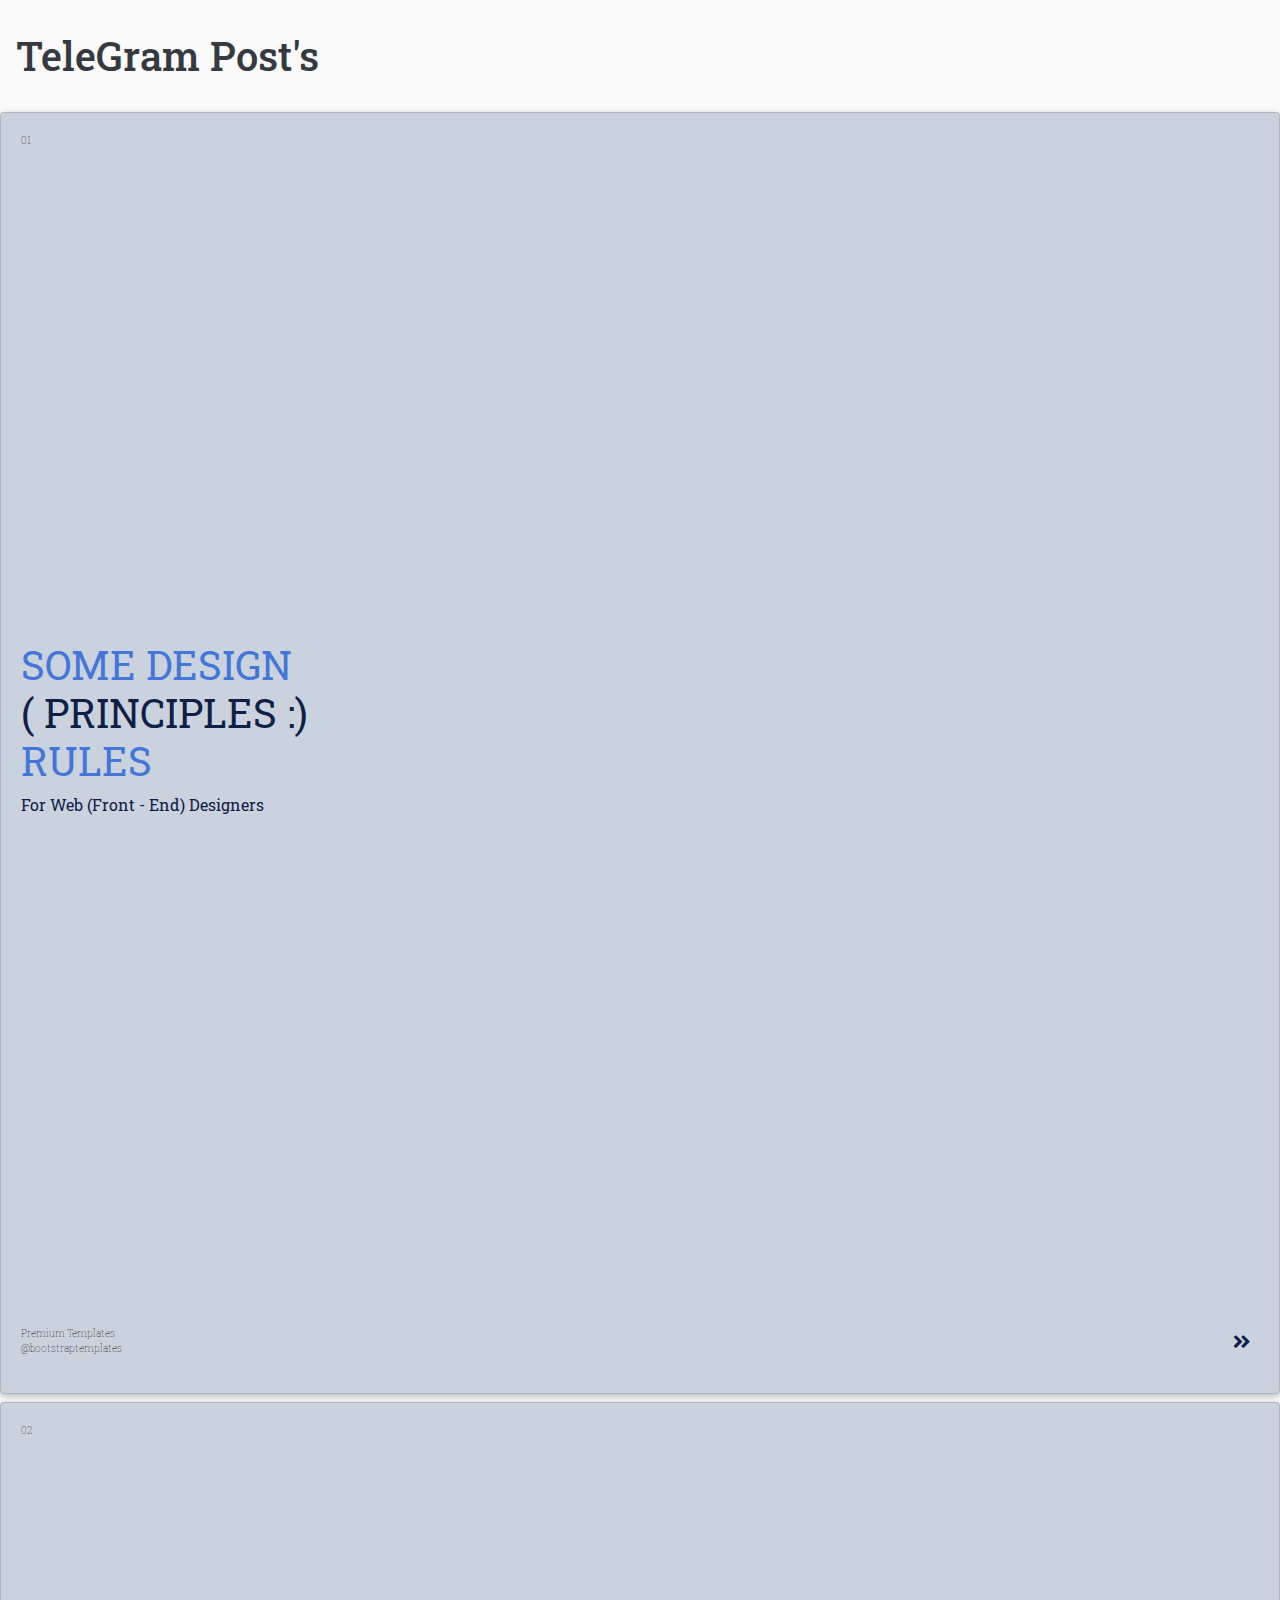
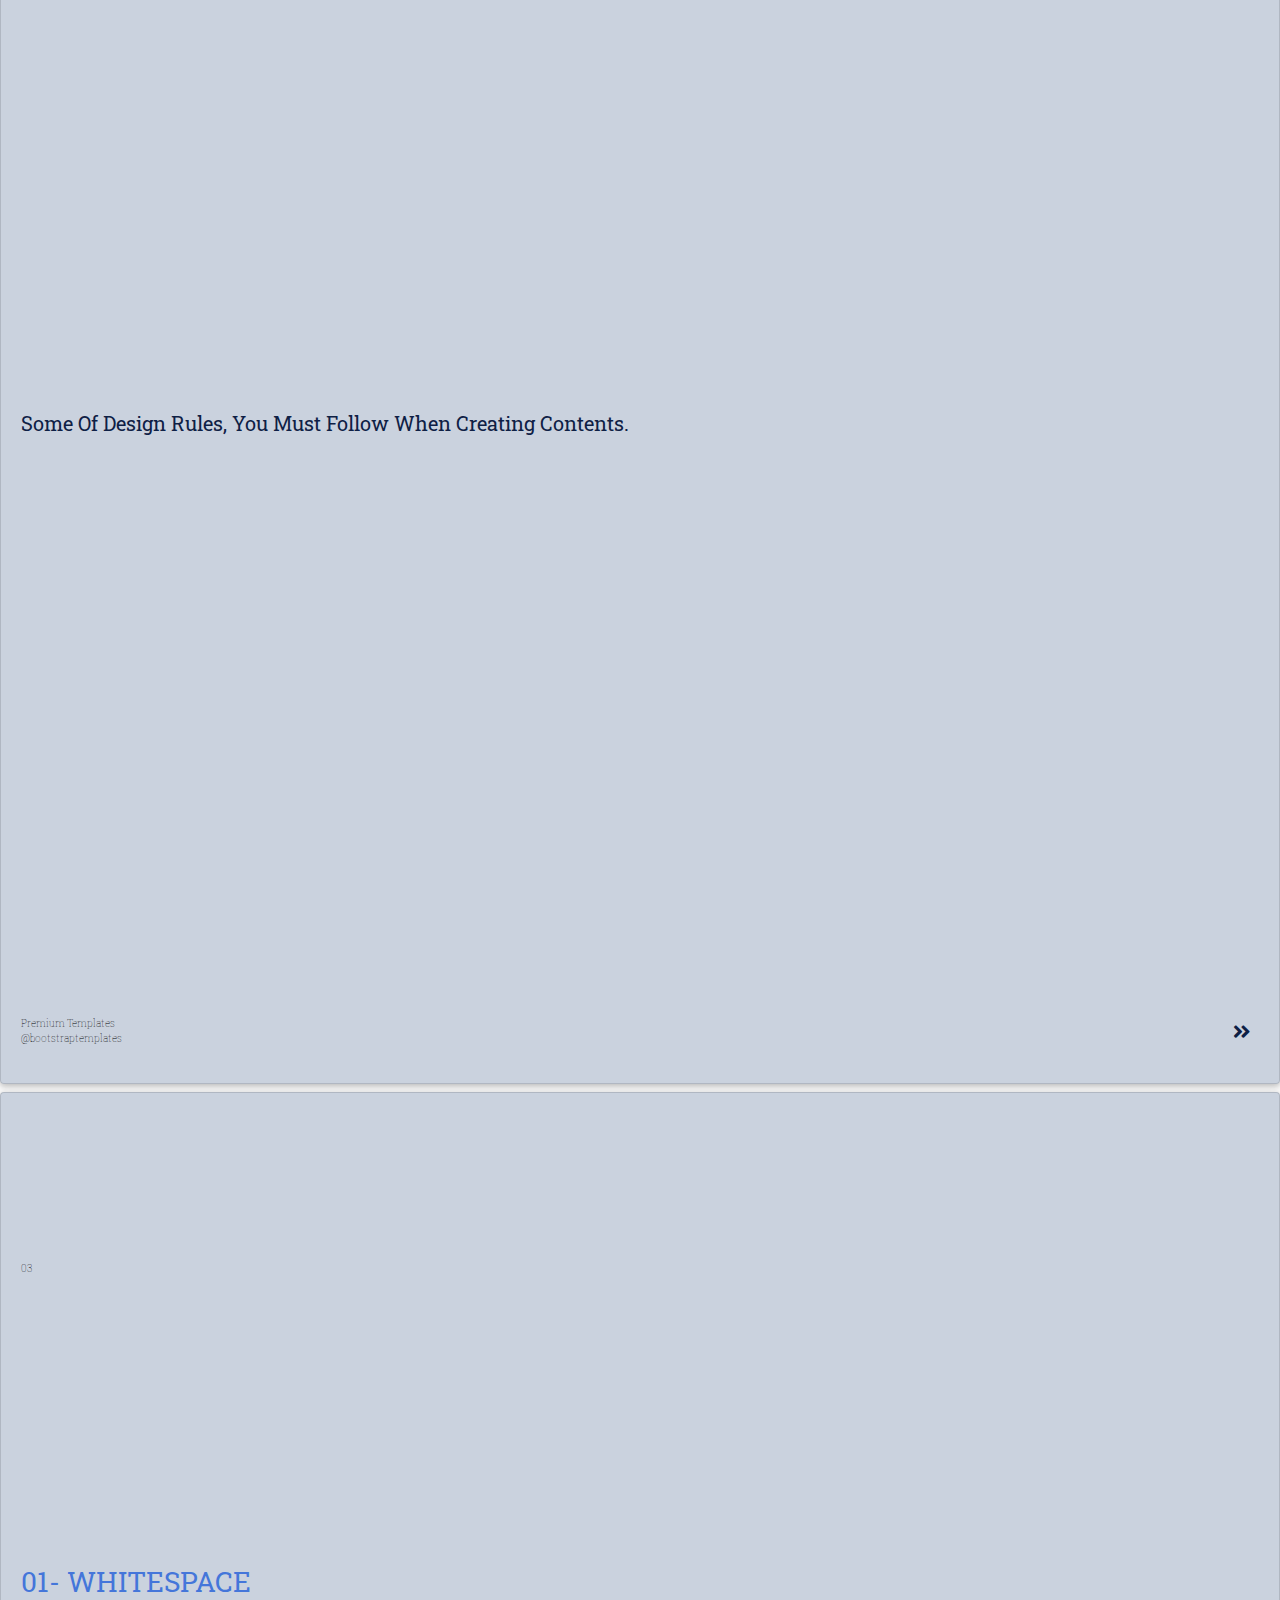
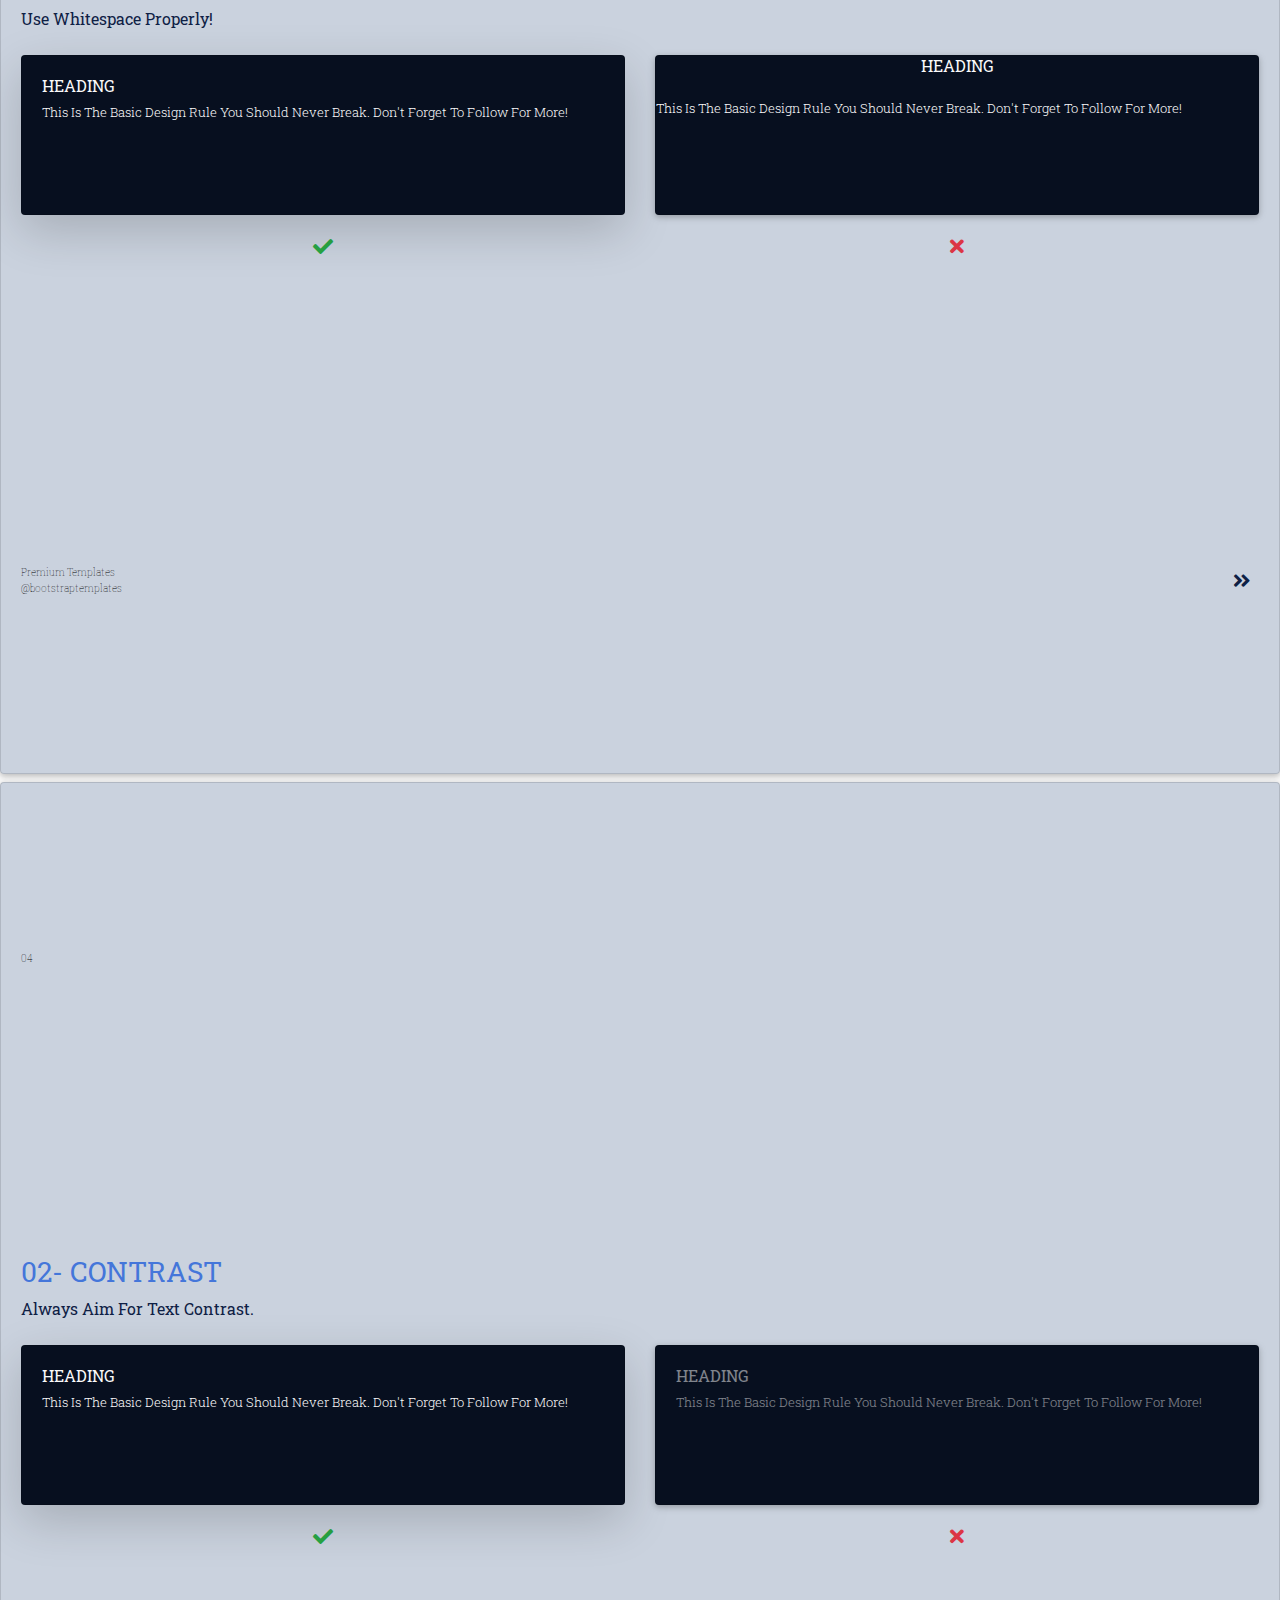
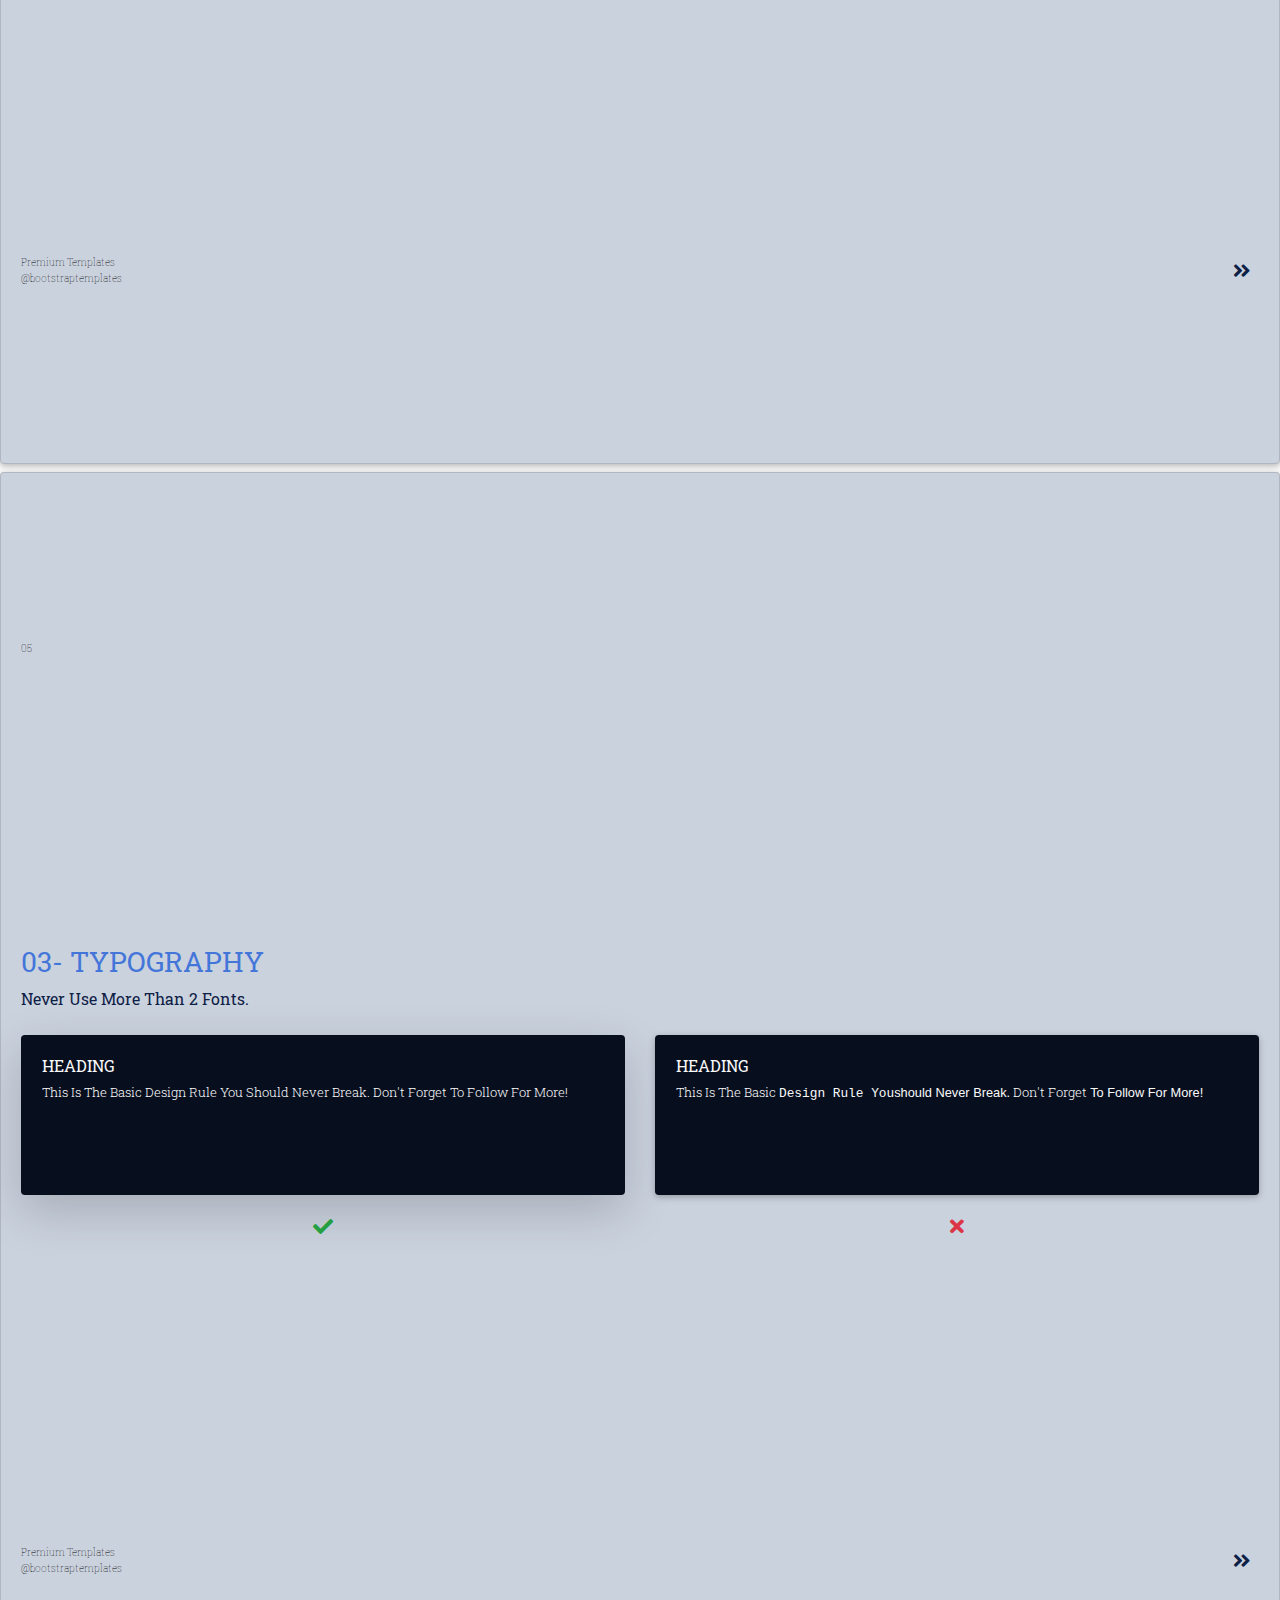
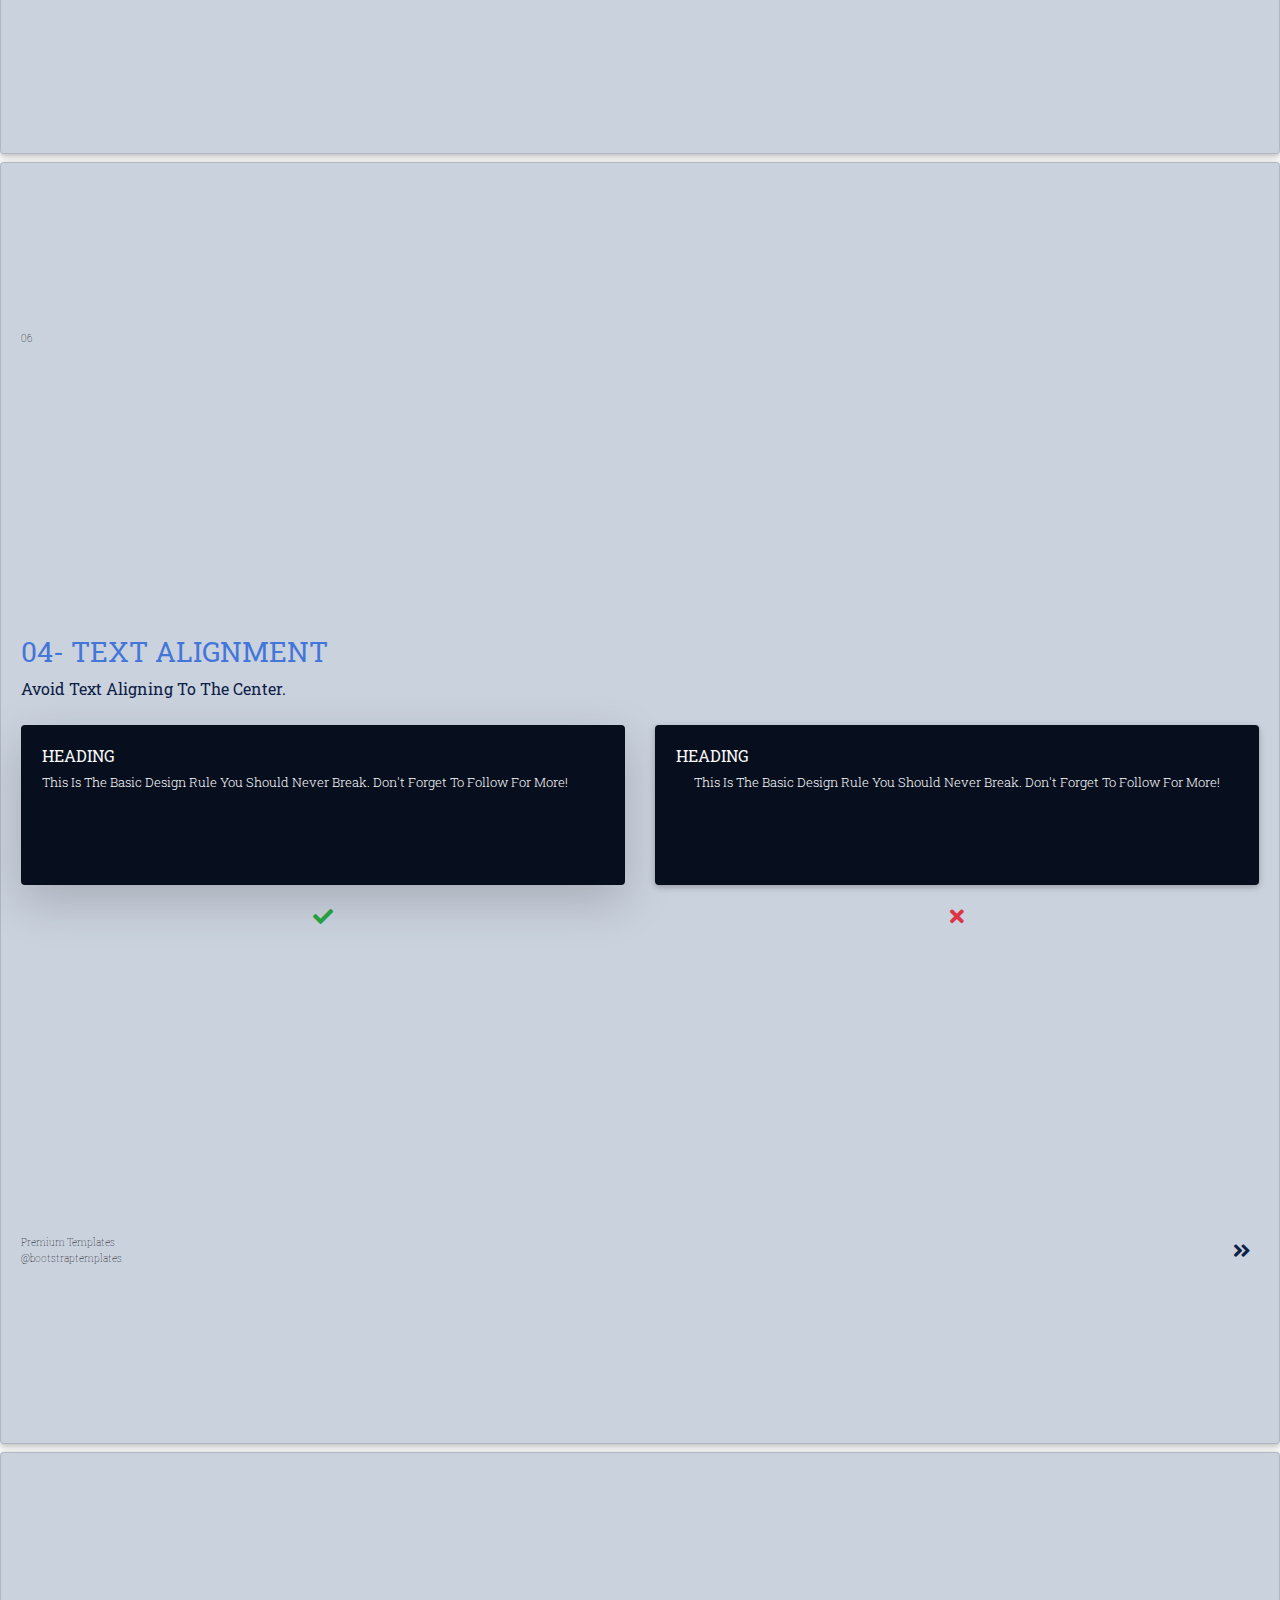
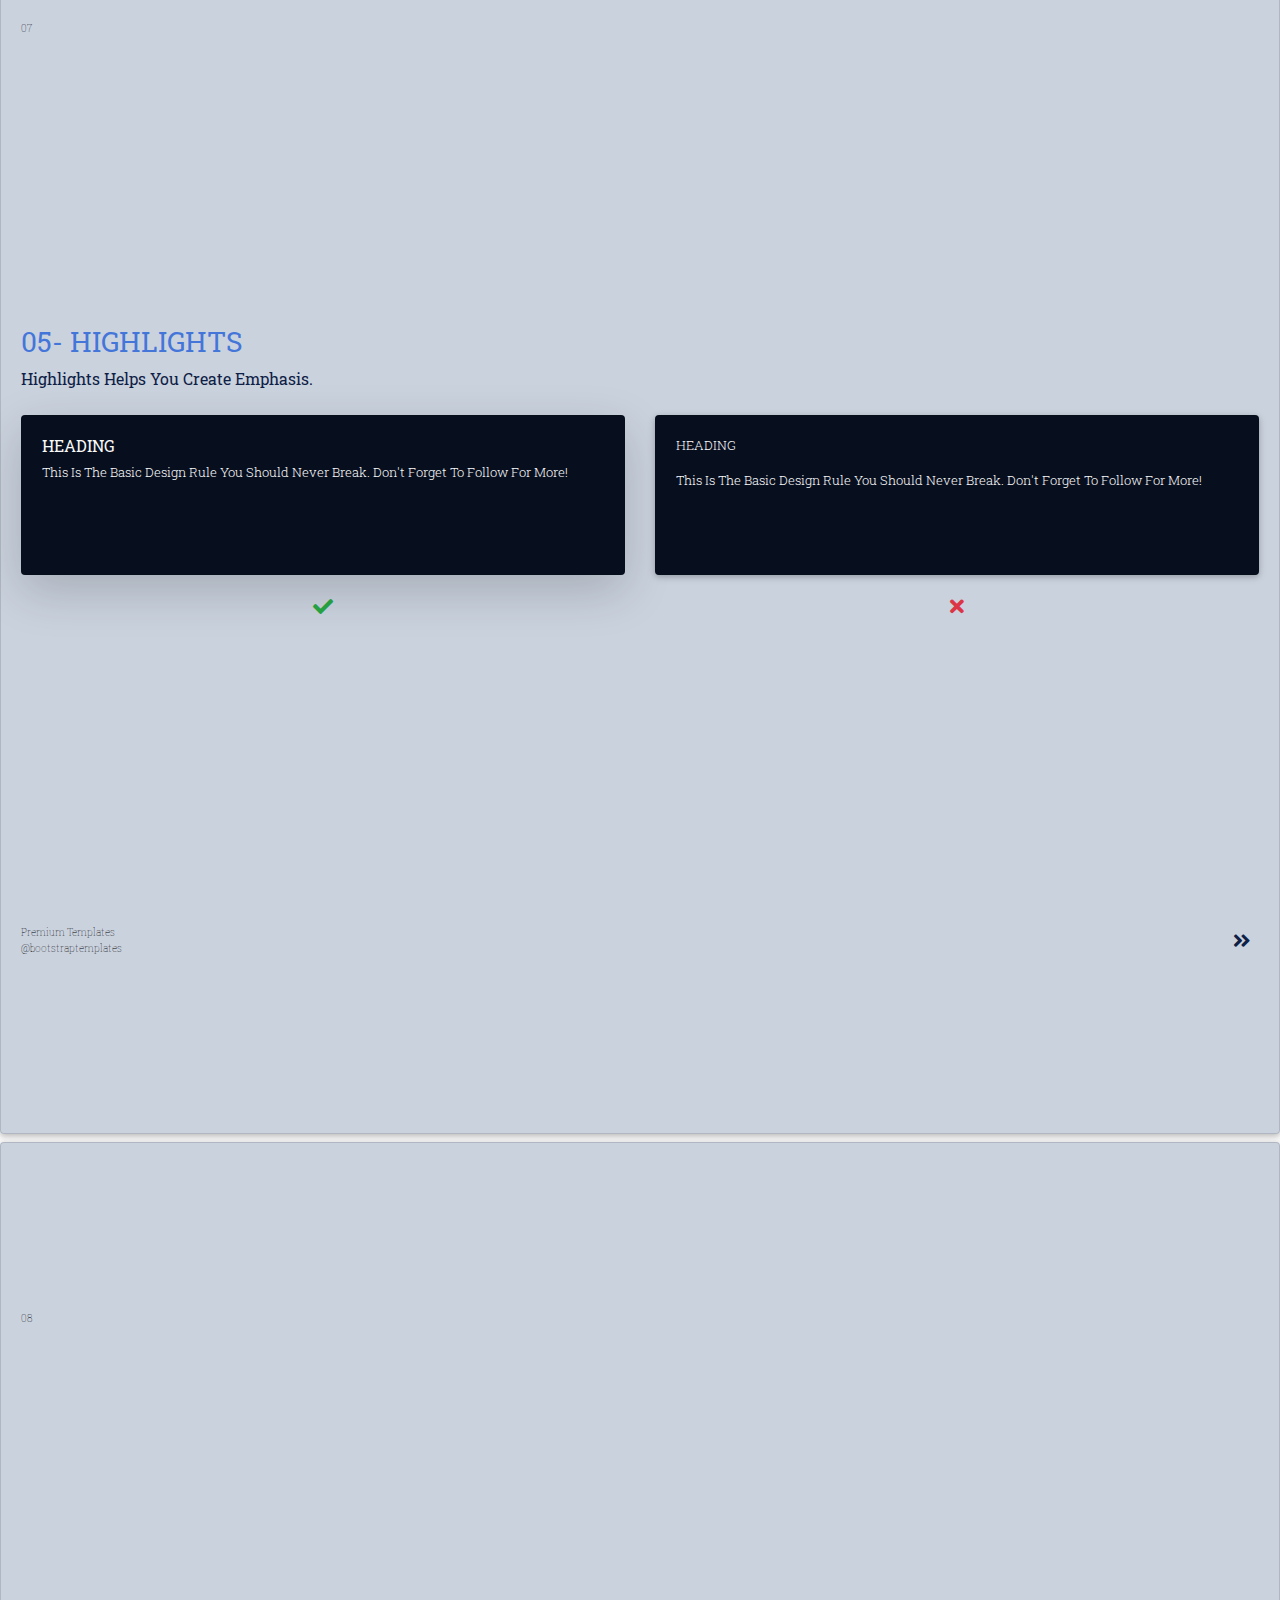
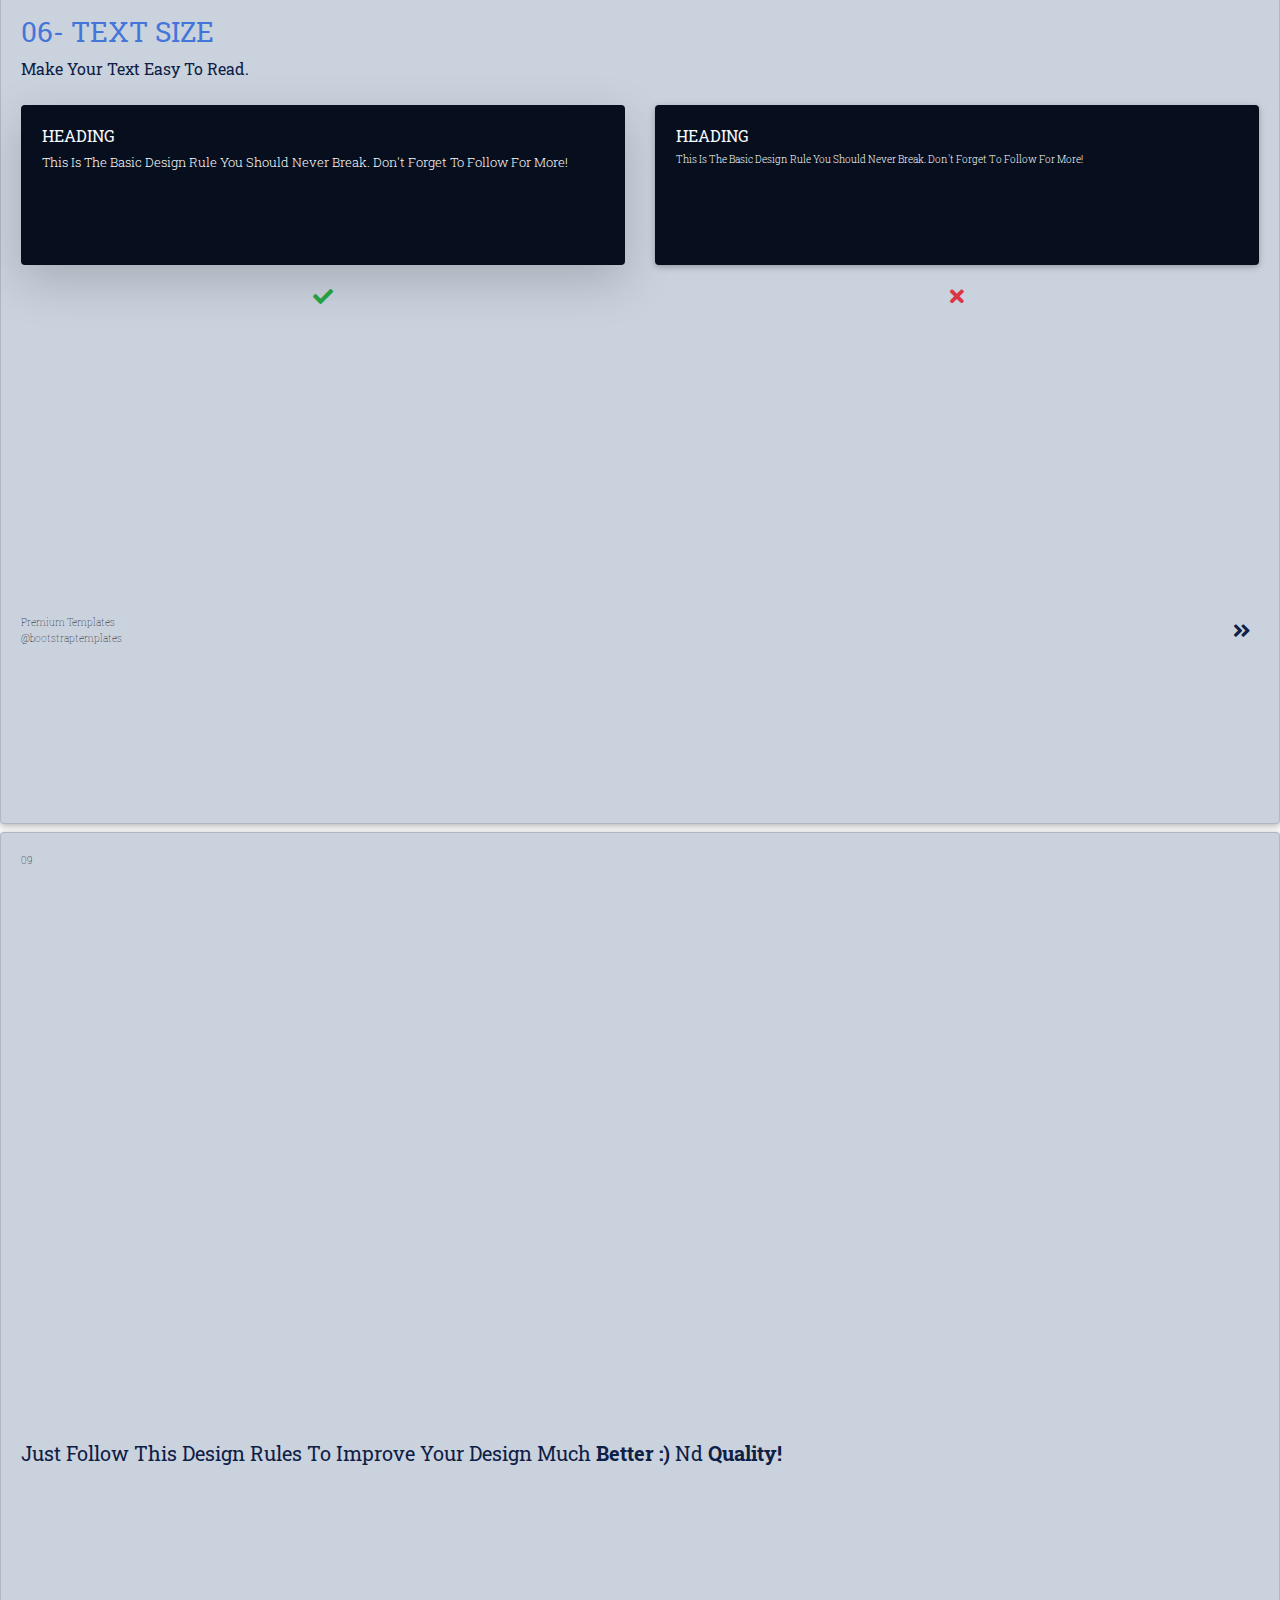
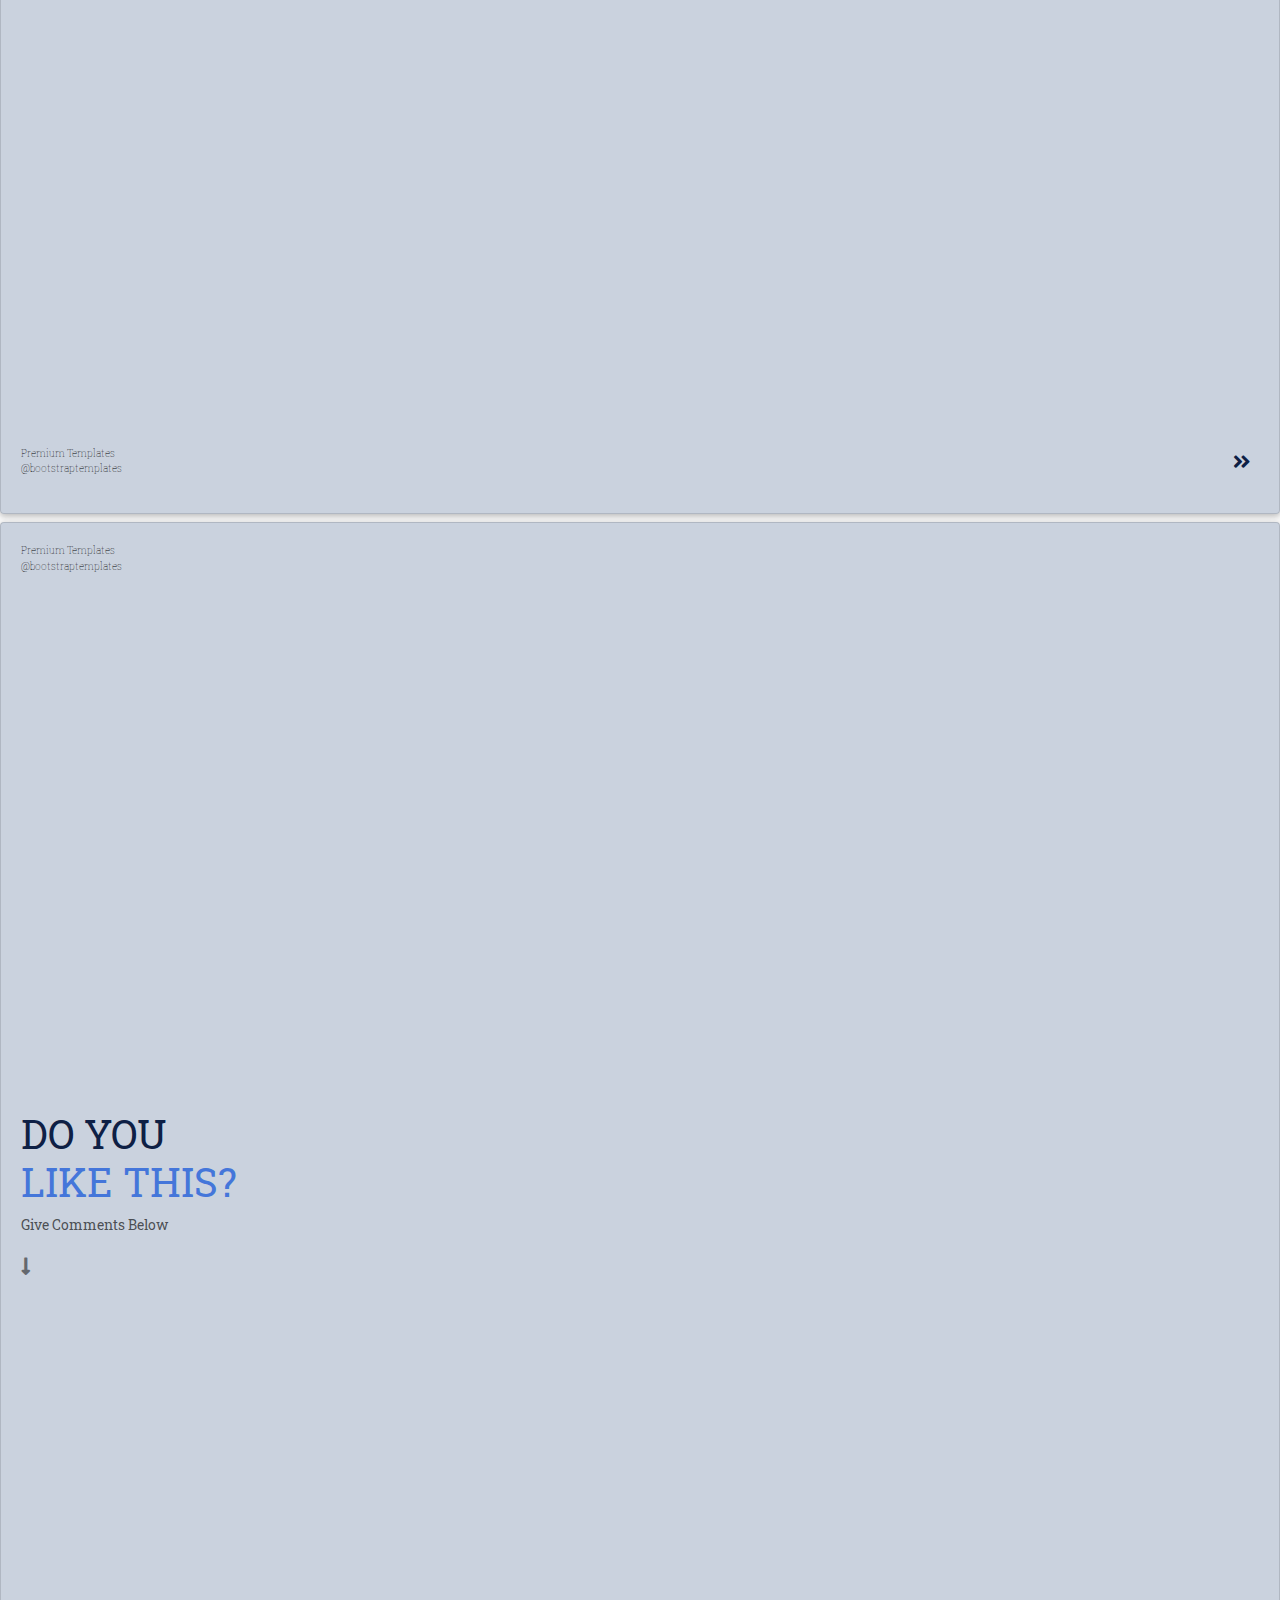
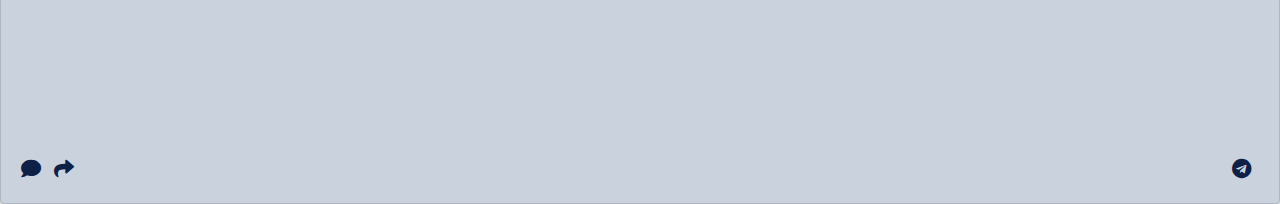
==== index.html @ 56e9d269 "final done...," ====
<!DOCTYPE html>
<html lang="en">
  <head>
    <meta charset="UTF-8" />
    <meta
      name="viewport"
      content="width=device-width, initial-scale=1, shrink-to-fit=no"
    />
    <meta http-equiv="x-ua-compatible" content="ie=edge" />
    <title>TeleGram Post || Web Development Post's</title>

    <!-- Font Awesome -->
    <link
      rel="stylesheet"
      href="https://use.fontawesome.com/releases/v5.11.2/css/all.css"
    />
    <!-- Material Design Bootstrap -->
    <link rel="stylesheet" href="./css/mdb.min.css" />
    <!-- Bootstrap core CSS -->
    <link rel="stylesheet" href="./css/bootstrap.min.css" />

    <!-- Your custom styles (optional) -->
    <link rel="stylesheet" href="./css/style.css" />
    <link
      href="https://fonts.googleapis.com/css2?family=Roboto+Slab:wght@200;300;400;500;600;700&display=swap"
      rel="stylesheet"
    />
  </head>
  <body>
    <h1 class="text-dark p-3 mt-3">TeleGram Post's</h1>
    <div class="row no-gutters">
      <div class="col">
        <!--card first page start-->
        <div class="card insta_square mt-2">
          <div
            class="card-body insta_square_body d-flex flex-column justify-content-between"
          >
            <span class="page_number">01</span>
            <div class="contents">
              <h1 class="text-uppercase">
                some design <br /><span class="dark_blue">( principles :)</span
                ><br />
                rules
              </h1>
              <p class="text-capitalize paragraph_text">
                for web (front - end) designers
              </p>
            </div>

            <div class="font_awesome d-flex justify-content-between">
              <p class="group_name">
                Premium Templates <br />@bootstraptemplates
              </p>
              <span><i class="fas fa-angle-double-right mr-2"></i> </span>
            </div>
          </div>
        </div>
        <!--card first page end-->

        <!--card second page start-->
        <div class="card insta_square mt-2">
          <div
            class="card-body insta_square_body d-flex flex-column justify-content-between"
          >
            <span class="page_number">02</span>
            <div class="contents">
              <h5 class="text-capitalize dark_blue">
                some of design rules, you must follow when creating contents.
              </h5>
            </div>
            <div class="font_awesome d-flex justify-content-between">
              <p class="group_name">
                Premium Templates <br />@bootstraptemplates
              </p>
              <span><i class="fas fa-angle-double-right mr-2"></i> </span>
            </div>
          </div>
        </div>
        <!--card second page end-->

        <!--card third page start-->
        <div class="card insta_square mt-2">
          <div
            class="card-body insta_square_body d-flex flex-column justify-content-around"
          >
            <span class="page_number mt-2">03</span>
            <div class="contents mt-2">
              <h3 class="text-uppercase second_page_head">01- whitespace</h3>
              <p class="text-capitalize paragraph_text">
                use whitespace properly!
              </p>
              <div class="row">
                <div class="col mt-2">
                  <div class="card shadow-lg mini_square">
                    <div class="card-body mini_square_body">
                      <h6 class="text-uppercase">heading</h6>
                      <p class="mini_square_text text-capitalize">
                        this is the basic design rule you should never break.
                        don't forget to follow for more!
                      </p>
                    </div>
                  </div>
                  <div class="check text-center mt-3">
                    <span><i class="fas fa-check text-success"></i> </span>
                  </div>
                </div>
                <div class="col mt-2">
                  <div class="card mini_square">
                    <div class="card-body p-0 mini_square_body">
                      <h6 class="text-uppercase text-center">heading</h6>
                      <p class="mini_square_text text-capitalize mt-4">
                        this is the basic design rule you should never break.
                        don't forget to follow for more!
                      </p>
                    </div>
                  </div>
                  <div class="check text-center mt-3">
                    <span><i class="fas fa-times text-danger"></i> </span>
                  </div>
                </div>
              </div>
            </div>

            <div class="font_awesome d-flex justify-content-between mt-4">
              <p class="group_name">
                Premium Templates <br />@bootstraptemplates
              </p>
              <span><i class="fas fa-angle-double-right mr-2"></i> </span>
            </div>
          </div>
        </div>
        <!--card third page end-->

        <!--card fourth page start-->
        <div class="card insta_square mt-2">
          <div
            class="card-body insta_square_body d-flex flex-column justify-content-around"
          >
            <span class="page_number mt-2">04</span>
            <div class="contents mt-2">
              <h3 class="text-uppercase second_page_head">02- contrast</h3>
              <p class="text-capitalize paragraph_text">
                always aim for text contrast.
              </p>
              <div class="row">
                <div class="col mt-2">
                  <div class="card shadow-lg mini_square">
                    <div class="card-body mini_square_body">
                      <h6 class="text-uppercase">heading</h6>
                      <p class="mini_square_text text-capitalize">
                        this is the basic design rule you should never break.
                        don't forget to follow for more!
                      </p>
                    </div>
                  </div>
                  <div class="check text-center mt-3">
                    <span><i class="fas fa-check text-success"></i> </span>
                  </div>
                </div>
                <div class="col mt-2">
                  <div class="card mini_square">
                    <div
                      class="card-body mini_square_body"
                      style="opacity: 0.5"
                    >
                      <h6 class="text-uppercase">heading</h6>
                      <p class="mini_square_text text-capitalize">
                        this is the basic design rule you should never break.
                        don't forget to follow for more!
                      </p>
                    </div>
                  </div>
                  <div class="check text-center mt-3">
                    <span><i class="fas fa-times text-danger"></i> </span>
                  </div>
                </div>
              </div>
            </div>

            <div class="font_awesome d-flex justify-content-between mt-4">
              <p class="group_name">
                Premium Templates <br />@bootstraptemplates
              </p>
              <span><i class="fas fa-angle-double-right mr-2"></i> </span>
            </div>
          </div>
        </div>
        <!--card fourth page end-->

        <!--card fifth page start-->
        <div class="card insta_square mt-2">
          <div
            class="card-body insta_square_body d-flex flex-column justify-content-around"
          >
            <span class="page_number mt-2">05</span>
            <div class="contents mt-2">
              <h3 class="text-uppercase second_page_head">03- typography</h3>
              <p class="text-capitalize paragraph_text">
                never use more than 2 fonts.
              </p>
              <div class="row">
                <div class="col mt-2">
                  <div class="card shadow-lg mini_square">
                    <div class="card-body mini_square_body">
                      <h6 class="text-uppercase">heading</h6>
                      <p class="mini_square_text text-capitalize">
                        this is the basic design rule you should never break.
                        don't forget to follow for more!
                      </p>
                    </div>
                  </div>
                  <div class="check text-center mt-3">
                    <span><i class="fas fa-check text-success"></i> </span>
                  </div>
                </div>
                <div class="col mt-2">
                  <div class="card mini_square">
                    <div class="card-body mini_square_body">
                      <h6 class="text-uppercase">heading</h6>
                      <p class="mini_square_text text-capitalize">
                        this is the basic
                        <span
                          style="font-family: 'Courier New', Courier, monospace"
                          >design rule you</span
                        ><span
                          style="
                            font-family: 'Gill Sans', 'Gill Sans MT', Calibri,
                              'Trebuchet MS', sans-serif;
                          "
                          >should never break.</span
                        >
                        don't forget
                        <span
                          style="
                            font-family: Verdana, Geneva, Tahoma, sans-serif;
                          "
                          >to follow for more!</span
                        >
                      </p>
                    </div>
                  </div>
                  <div class="check text-center mt-3">
                    <span><i class="fas fa-times text-danger"></i> </span>
                  </div>
                </div>
              </div>
            </div>

            <div class="font_awesome d-flex justify-content-between mt-4">
              <p class="group_name">
                Premium Templates <br />@bootstraptemplates
              </p>
              <span><i class="fas fa-angle-double-right mr-2"></i> </span>
            </div>
          </div>
        </div>
        <!--card fifth page end-->

        <!--card sixth page start-->
        <div class="card insta_square mt-2">
          <div
            class="card-body insta_square_body d-flex flex-column justify-content-around"
          >
            <span class="page_number mt-2">06</span>
            <div class="contents mt-2">
              <h3 class="text-uppercase second_page_head">
                04- text alignment
              </h3>
              <p class="text-capitalize paragraph_text">
                avoid text aligning to the center.
              </p>
              <div class="row">
                <div class="col mt-2">
                  <div class="card shadow-lg mini_square">
                    <div class="card-body mini_square_body">
                      <h6 class="text-uppercase">heading</h6>
                      <p class="mini_square_text text-capitalize">
                        this is the basic design rule you should never break.
                        don't forget to follow for more!
                      </p>
                    </div>
                  </div>
                  <div class="check text-center mt-3">
                    <span><i class="fas fa-check text-success"></i> </span>
                  </div>
                </div>
                <div class="col mt-2">
                  <div class="card mini_square">
                    <div class="card-body mini_square_body">
                      <h6 class="text-uppercase">heading</h6>
                      <p class="mini_square_text text-capitalize text-center">
                        this is the basic design rule you should never break.
                        don't forget to follow for more!
                      </p>
                    </div>
                  </div>
                  <div class="check text-center mt-3">
                    <span><i class="fas fa-times text-danger"></i> </span>
                  </div>
                </div>
              </div>
            </div>

            <div class="font_awesome d-flex justify-content-between mt-4">
              <p class="group_name">
                Premium Templates <br />@bootstraptemplates
              </p>
              <span><i class="fas fa-angle-double-right mr-2"></i> </span>
            </div>
          </div>
        </div>
        <!--card sixth page end-->

        <!--card seventh page start-->
        <div class="card insta_square mt-2">
          <div
            class="card-body insta_square_body d-flex flex-column justify-content-around"
          >
            <span class="page_number mt-2">07</span>
            <div class="contents mt-2">
              <h3 class="text-uppercase second_page_head">05- highlights</h3>
              <p class="text-capitalize paragraph_text">
                highlights helps you create emphasis.
              </p>
              <div class="row">
                <div class="col mt-2">
                  <div class="card shadow-lg mini_square">
                    <div class="card-body mini_square_body">
                      <h6 class="text-uppercase">heading</h6>
                      <p class="mini_square_text text-capitalize">
                        this is the basic design rule you should never break.
                        don't forget to follow for more!
                      </p>
                    </div>
                  </div>
                  <div class="check text-center mt-3">
                    <span><i class="fas fa-check text-success"></i> </span>
                  </div>
                </div>
                <div class="col mt-2">
                  <div class="card mini_square">
                    <div class="card-body mini_square_body">
                      <p class="text-uppercase mini_square_text">heading</p>
                      <p class="mini_square_text text-capitalize">
                        this is the basic design rule you should never break.
                        don't forget to follow for more!
                      </p>
                    </div>
                  </div>
                  <div class="check text-center mt-3">
                    <span><i class="fas fa-times text-danger"></i> </span>
                  </div>
                </div>
              </div>
            </div>
            <div class="font_awesome d-flex justify-content-between mt-4">
              <p class="group_name">
                Premium Templates <br />@bootstraptemplates
              </p>
              <span><i class="fas fa-angle-double-right mr-2"></i> </span>
            </div>
          </div>
        </div>
        <!--card seventh page end-->

        <!--card eight page start-->
        <div class="card insta_square mt-2">
          <div
            class="card-body insta_square_body d-flex flex-column justify-content-around"
          >
            <span class="page_number mt-2">08</span>
            <div class="contents mt-2">
              <h3 class="text-uppercase second_page_head">06- text size</h3>
              <p class="text-capitalize paragraph_text">
                make your text easy to read.
              </p>
              <div class="row">
                <div class="col mt-2">
                  <div class="card shadow-lg mini_square">
                    <div class="card-body mini_square_body">
                      <h6 class="text-uppercase">heading</h6>
                      <p class="mini_square_text text-capitalize">
                        this is the basic design rule you should never break.
                        don't forget to follow for more!
                      </p>
                    </div>
                  </div>
                  <div class="check text-center mt-3">
                    <span><i class="fas fa-check text-success"></i> </span>
                  </div>
                </div>
                <div class="col mt-2">
                  <div class="card mini_square">
                    <div class="card-body mini_square_body">
                      <h6 class="text-uppercase">heading</h6>
                      <p
                        class="mini_square_text text-capitalize"
                        style="font-size: 0.6rem"
                      >
                        this is the basic design rule you should never break.
                        don't forget to follow for more!
                      </p>
                    </div>
                  </div>
                  <div class="check text-center mt-3">
                    <span><i class="fas fa-times text-danger"></i> </span>
                  </div>
                </div>
              </div>
            </div>
            <div class="font_awesome d-flex justify-content-between mt-4">
              <p class="group_name">
                Premium Templates <br />@bootstraptemplates
              </p>
              <span><i class="fas fa-angle-double-right mr-2"></i> </span>
            </div>
          </div>
        </div>
        <!--card eight page end-->

        <!--card nine page start-->
        <div class="card insta_square mt-2">
          <div
            class="card-body insta_square_body d-flex flex-column justify-content-between"
          >
            <span class="page_number">09</span>
            <div class="contents">
              <h5 class="text-capitalize dark_blue">
                just follow this design rules to improve your design much
                <strong>better :) </strong>nd<strong> quality!</strong>
              </h5>
            </div>
            <div class="font_awesome d-flex justify-content-between">
              <p class="group_name">
                Premium Templates <br />@bootstraptemplates
              </p>
              <span><i class="fas fa-angle-double-right mr-2"></i> </span>
            </div>
          </div>
        </div>
        <!--card nine page end-->

        <!--card ten page start-->
        <div class="card insta_square mt-2">
          <div
            class="card-body insta_square_body d-flex flex-column justify-content-between"
          >
            <p class="group_name">
              Premium Templates <br />@bootstraptemplates
            </p>

            <div class="contents mt-5">
              <h1 class="text-uppercase">
                <span class="dark_blue">do you</span><br />
                like this?
              </h1>
              <p
                class="text-capitalize"
                style="color: rgba(0, 0, 0, 0.644); font-size: 0.9rem"
              >
                give comments below
              </p>

              <i class="fas fa-long-arrow-alt-down" style="opacity: .5; color: #000;"></i>
            </div>
            <div class="icons d-flex justify-content-between">
              <div class="coments_and_share">
                <i class="fas fa-comment mr-2" style="color: #0e2045"></i>
                <i class="fas fa-share" style="color: #0e2045"></i>
              </div>
              <div class="subscribe">
                <i class="fab fa-telegram mr-2" style="color: #0e2045"></i>
              </div>
            </div>
          </div>
        </div>
        <!--card ten page end-->
      </div>
    </div>

    <!-- jQuery -->
    <script type="text/javascript" src="js/jquery.min.js"></script>
    <!-- Bootstrap tooltips -->
    <script type="text/javascript" src="js/popper.min.js"></script>
    <!-- Bootstrap core JavaScript -->
    <script type="text/javascript" src="js/bootstrap.min.js"></script>
    <!-- MDB core JavaScript -->
    <script type="text/javascript" src="js/mdb.min.js"></script>
    <!-- Your custom scripts (optional) -->
    <script type="text/javascript" src="./js/index.js"></script>
  </body>
</html>
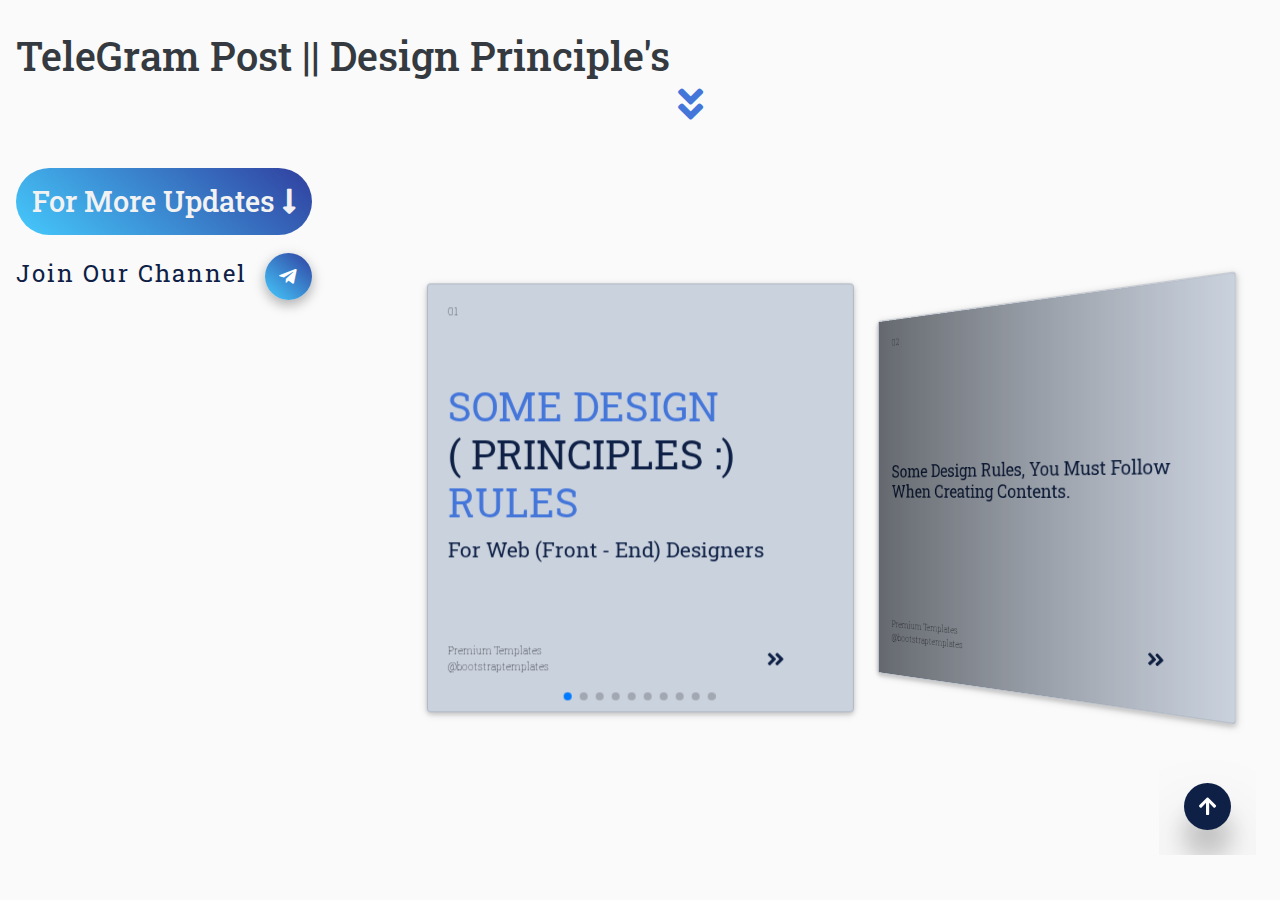
==== commit 99cc2b21: "everthing finished,...  :)" ====
--- a/index.html
+++ b/index.html
@@ -1,492 +1,608 @@
-<!DOCTYPE html>
-<html lang="en">
-  <head>
-    <meta charset="UTF-8" />
-    <meta
-      name="viewport"
-      content="width=device-width, initial-scale=1, shrink-to-fit=no"
-    />
-    <meta http-equiv="x-ua-compatible" content="ie=edge" />
-    <title>TeleGram Post || Web Development Post's</title>
-
-    <!-- Font Awesome -->
-    <link
-      rel="stylesheet"
-      href="https://use.fontawesome.com/releases/v5.11.2/css/all.css"
-    />
-    <!-- Material Design Bootstrap -->
-    <link rel="stylesheet" href="./css/mdb.min.css" />
-    <!-- Bootstrap core CSS -->
-    <link rel="stylesheet" href="./css/bootstrap.min.css" />
-
-    <!-- Your custom styles (optional) -->
-    <link rel="stylesheet" href="./css/style.css" />
-    <link
-      href="https://fonts.googleapis.com/css2?family=Roboto+Slab:wght@200;300;400;500;600;700&display=swap"
-      rel="stylesheet"
-    />
-  </head>
-  <body>
-    <h1 class="text-dark p-3 mt-3">TeleGram Post's</h1>
-    <div class="row no-gutters">
-      <div class="col">
-        <!--card first page start-->
-        <div class="card insta_square mt-2">
-          <div
-            class="card-body insta_square_body d-flex flex-column justify-content-between"
-          >
-            <span class="page_number">01</span>
-            <div class="contents">
-              <h1 class="text-uppercase">
-                some design <br /><span class="dark_blue">( principles :)</span
-                ><br />
-                rules
-              </h1>
-              <p class="text-capitalize paragraph_text">
-                for web (front - end) designers
-              </p>
-            </div>
-
-            <div class="font_awesome d-flex justify-content-between">
-              <p class="group_name">
-                Premium Templates <br />@bootstraptemplates
-              </p>
-              <span><i class="fas fa-angle-double-right mr-2"></i> </span>
-            </div>
-          </div>
-        </div>
-        <!--card first page end-->
-
-        <!--card second page start-->
-        <div class="card insta_square mt-2">
-          <div
-            class="card-body insta_square_body d-flex flex-column justify-content-between"
-          >
-            <span class="page_number">02</span>
-            <div class="contents">
-              <h5 class="text-capitalize dark_blue">
-                some of design rules, you must follow when creating contents.
-              </h5>
-            </div>
-            <div class="font_awesome d-flex justify-content-between">
-              <p class="group_name">
-                Premium Templates <br />@bootstraptemplates
-              </p>
-              <span><i class="fas fa-angle-double-right mr-2"></i> </span>
-            </div>
-          </div>
-        </div>
-        <!--card second page end-->
-
-        <!--card third page start-->
-        <div class="card insta_square mt-2">
-          <div
-            class="card-body insta_square_body d-flex flex-column justify-content-around"
-          >
-            <span class="page_number mt-2">03</span>
-            <div class="contents mt-2">
-              <h3 class="text-uppercase second_page_head">01- whitespace</h3>
-              <p class="text-capitalize paragraph_text">
-                use whitespace properly!
-              </p>
-              <div class="row">
-                <div class="col mt-2">
-                  <div class="card shadow-lg mini_square">
-                    <div class="card-body mini_square_body">
-                      <h6 class="text-uppercase">heading</h6>
-                      <p class="mini_square_text text-capitalize">
-                        this is the basic design rule you should never break.
-                        don't forget to follow for more!
-                      </p>
-                    </div>
-                  </div>
-                  <div class="check text-center mt-3">
-                    <span><i class="fas fa-check text-success"></i> </span>
-                  </div>
-                </div>
-                <div class="col mt-2">
-                  <div class="card mini_square">
-                    <div class="card-body p-0 mini_square_body">
-                      <h6 class="text-uppercase text-center">heading</h6>
-                      <p class="mini_square_text text-capitalize mt-4">
-                        this is the basic design rule you should never break.
-                        don't forget to follow for more!
-                      </p>
-                    </div>
-                  </div>
-                  <div class="check text-center mt-3">
-                    <span><i class="fas fa-times text-danger"></i> </span>
-                  </div>
-                </div>
-              </div>
-            </div>
-
-            <div class="font_awesome d-flex justify-content-between mt-4">
-              <p class="group_name">
-                Premium Templates <br />@bootstraptemplates
-              </p>
-              <span><i class="fas fa-angle-double-right mr-2"></i> </span>
-            </div>
-          </div>
-        </div>
-        <!--card third page end-->
-
-        <!--card fourth page start-->
-        <div class="card insta_square mt-2">
-          <div
-            class="card-body insta_square_body d-flex flex-column justify-content-around"
-          >
-            <span class="page_number mt-2">04</span>
-            <div class="contents mt-2">
-              <h3 class="text-uppercase second_page_head">02- contrast</h3>
-              <p class="text-capitalize paragraph_text">
-                always aim for text contrast.
-              </p>
-              <div class="row">
-                <div class="col mt-2">
-                  <div class="card shadow-lg mini_square">
-                    <div class="card-body mini_square_body">
-                      <h6 class="text-uppercase">heading</h6>
-                      <p class="mini_square_text text-capitalize">
-                        this is the basic design rule you should never break.
-                        don't forget to follow for more!
-                      </p>
-                    </div>
-                  </div>
-                  <div class="check text-center mt-3">
-                    <span><i class="fas fa-check text-success"></i> </span>
-                  </div>
-                </div>
-                <div class="col mt-2">
-                  <div class="card mini_square">
-                    <div
-                      class="card-body mini_square_body"
-                      style="opacity: 0.5"
-                    >
-                      <h6 class="text-uppercase">heading</h6>
-                      <p class="mini_square_text text-capitalize">
-                        this is the basic design rule you should never break.
-                        don't forget to follow for more!
-                      </p>
-                    </div>
-                  </div>
-                  <div class="check text-center mt-3">
-                    <span><i class="fas fa-times text-danger"></i> </span>
-                  </div>
-                </div>
-              </div>
-            </div>
-
-            <div class="font_awesome d-flex justify-content-between mt-4">
-              <p class="group_name">
-                Premium Templates <br />@bootstraptemplates
-              </p>
-              <span><i class="fas fa-angle-double-right mr-2"></i> </span>
-            </div>
-          </div>
-        </div>
-        <!--card fourth page end-->
-
-        <!--card fifth page start-->
-        <div class="card insta_square mt-2">
-          <div
-            class="card-body insta_square_body d-flex flex-column justify-content-around"
-          >
-            <span class="page_number mt-2">05</span>
-            <div class="contents mt-2">
-              <h3 class="text-uppercase second_page_head">03- typography</h3>
-              <p class="text-capitalize paragraph_text">
-                never use more than 2 fonts.
-              </p>
-              <div class="row">
-                <div class="col mt-2">
-                  <div class="card shadow-lg mini_square">
-                    <div class="card-body mini_square_body">
-                      <h6 class="text-uppercase">heading</h6>
-                      <p class="mini_square_text text-capitalize">
-                        this is the basic design rule you should never break.
-                        don't forget to follow for more!
-                      </p>
-                    </div>
-                  </div>
-                  <div class="check text-center mt-3">
-                    <span><i class="fas fa-check text-success"></i> </span>
-                  </div>
-                </div>
-                <div class="col mt-2">
-                  <div class="card mini_square">
-                    <div class="card-body mini_square_body">
-                      <h6 class="text-uppercase">heading</h6>
-                      <p class="mini_square_text text-capitalize">
-                        this is the basic
-                        <span
-                          style="font-family: 'Courier New', Courier, monospace"
-                          >design rule you</span
-                        ><span
-                          style="
-                            font-family: 'Gill Sans', 'Gill Sans MT', Calibri,
-                              'Trebuchet MS', sans-serif;
-                          "
-                          >should never break.</span
-                        >
-                        don't forget
-                        <span
-                          style="
-                            font-family: Verdana, Geneva, Tahoma, sans-serif;
-                          "
-                          >to follow for more!</span
-                        >
-                      </p>
-                    </div>
-                  </div>
-                  <div class="check text-center mt-3">
-                    <span><i class="fas fa-times text-danger"></i> </span>
-                  </div>
-                </div>
-              </div>
-            </div>
-
-            <div class="font_awesome d-flex justify-content-between mt-4">
-              <p class="group_name">
-                Premium Templates <br />@bootstraptemplates
-              </p>
-              <span><i class="fas fa-angle-double-right mr-2"></i> </span>
-            </div>
-          </div>
-        </div>
-        <!--card fifth page end-->
-
-        <!--card sixth page start-->
-        <div class="card insta_square mt-2">
-          <div
-            class="card-body insta_square_body d-flex flex-column justify-content-around"
-          >
-            <span class="page_number mt-2">06</span>
-            <div class="contents mt-2">
-              <h3 class="text-uppercase second_page_head">
-                04- text alignment
-              </h3>
-              <p class="text-capitalize paragraph_text">
-                avoid text aligning to the center.
-              </p>
-              <div class="row">
-                <div class="col mt-2">
-                  <div class="card shadow-lg mini_square">
-                    <div class="card-body mini_square_body">
-                      <h6 class="text-uppercase">heading</h6>
-                      <p class="mini_square_text text-capitalize">
-                        this is the basic design rule you should never break.
-                        don't forget to follow for more!
-                      </p>
-                    </div>
-                  </div>
-                  <div class="check text-center mt-3">
-                    <span><i class="fas fa-check text-success"></i> </span>
-                  </div>
-                </div>
-                <div class="col mt-2">
-                  <div class="card mini_square">
-                    <div class="card-body mini_square_body">
-                      <h6 class="text-uppercase">heading</h6>
-                      <p class="mini_square_text text-capitalize text-center">
-                        this is the basic design rule you should never break.
-                        don't forget to follow for more!
-                      </p>
-                    </div>
-                  </div>
-                  <div class="check text-center mt-3">
-                    <span><i class="fas fa-times text-danger"></i> </span>
-                  </div>
-                </div>
-              </div>
-            </div>
-
-            <div class="font_awesome d-flex justify-content-between mt-4">
-              <p class="group_name">
-                Premium Templates <br />@bootstraptemplates
-              </p>
-              <span><i class="fas fa-angle-double-right mr-2"></i> </span>
-            </div>
-          </div>
-        </div>
-        <!--card sixth page end-->
-
-        <!--card seventh page start-->
-        <div class="card insta_square mt-2">
-          <div
-            class="card-body insta_square_body d-flex flex-column justify-content-around"
-          >
-            <span class="page_number mt-2">07</span>
-            <div class="contents mt-2">
-              <h3 class="text-uppercase second_page_head">05- highlights</h3>
-              <p class="text-capitalize paragraph_text">
-                highlights helps you create emphasis.
-              </p>
-              <div class="row">
-                <div class="col mt-2">
-                  <div class="card shadow-lg mini_square">
-                    <div class="card-body mini_square_body">
-                      <h6 class="text-uppercase">heading</h6>
-                      <p class="mini_square_text text-capitalize">
-                        this is the basic design rule you should never break.
-                        don't forget to follow for more!
-                      </p>
-                    </div>
-                  </div>
-                  <div class="check text-center mt-3">
-                    <span><i class="fas fa-check text-success"></i> </span>
-                  </div>
-                </div>
-                <div class="col mt-2">
-                  <div class="card mini_square">
-                    <div class="card-body mini_square_body">
-                      <p class="text-uppercase mini_square_text">heading</p>
-                      <p class="mini_square_text text-capitalize">
-                        this is the basic design rule you should never break.
-                        don't forget to follow for more!
-                      </p>
-                    </div>
-                  </div>
-                  <div class="check text-center mt-3">
-                    <span><i class="fas fa-times text-danger"></i> </span>
-                  </div>
-                </div>
-              </div>
-            </div>
-            <div class="font_awesome d-flex justify-content-between mt-4">
-              <p class="group_name">
-                Premium Templates <br />@bootstraptemplates
-              </p>
-              <span><i class="fas fa-angle-double-right mr-2"></i> </span>
-            </div>
-          </div>
-        </div>
-        <!--card seventh page end-->
-
-        <!--card eight page start-->
-        <div class="card insta_square mt-2">
-          <div
-            class="card-body insta_square_body d-flex flex-column justify-content-around"
-          >
-            <span class="page_number mt-2">08</span>
-            <div class="contents mt-2">
-              <h3 class="text-uppercase second_page_head">06- text size</h3>
-              <p class="text-capitalize paragraph_text">
-                make your text easy to read.
-              </p>
-              <div class="row">
-                <div class="col mt-2">
-                  <div class="card shadow-lg mini_square">
-                    <div class="card-body mini_square_body">
-                      <h6 class="text-uppercase">heading</h6>
-                      <p class="mini_square_text text-capitalize">
-                        this is the basic design rule you should never break.
-                        don't forget to follow for more!
-                      </p>
-                    </div>
-                  </div>
-                  <div class="check text-center mt-3">
-                    <span><i class="fas fa-check text-success"></i> </span>
-                  </div>
-                </div>
-                <div class="col mt-2">
-                  <div class="card mini_square">
-                    <div class="card-body mini_square_body">
-                      <h6 class="text-uppercase">heading</h6>
-                      <p
-                        class="mini_square_text text-capitalize"
-                        style="font-size: 0.6rem"
-                      >
-                        this is the basic design rule you should never break.
-                        don't forget to follow for more!
-                      </p>
-                    </div>
-                  </div>
-                  <div class="check text-center mt-3">
-                    <span><i class="fas fa-times text-danger"></i> </span>
-                  </div>
-                </div>
-              </div>
-            </div>
-            <div class="font_awesome d-flex justify-content-between mt-4">
-              <p class="group_name">
-                Premium Templates <br />@bootstraptemplates
-              </p>
-              <span><i class="fas fa-angle-double-right mr-2"></i> </span>
-            </div>
-          </div>
-        </div>
-        <!--card eight page end-->
-
-        <!--card nine page start-->
-        <div class="card insta_square mt-2">
-          <div
-            class="card-body insta_square_body d-flex flex-column justify-content-between"
-          >
-            <span class="page_number">09</span>
-            <div class="contents">
-              <h5 class="text-capitalize dark_blue">
-                just follow this design rules to improve your design much
-                <strong>better :) </strong>nd<strong> quality!</strong>
-              </h5>
-            </div>
-            <div class="font_awesome d-flex justify-content-between">
-              <p class="group_name">
-                Premium Templates <br />@bootstraptemplates
-              </p>
-              <span><i class="fas fa-angle-double-right mr-2"></i> </span>
-            </div>
-          </div>
-        </div>
-        <!--card nine page end-->
-
-        <!--card ten page start-->
-        <div class="card insta_square mt-2">
-          <div
-            class="card-body insta_square_body d-flex flex-column justify-content-between"
-          >
-            <p class="group_name">
-              Premium Templates <br />@bootstraptemplates
-            </p>
-
-            <div class="contents mt-5">
-              <h1 class="text-uppercase">
-                <span class="dark_blue">do you</span><br />
-                like this?
-              </h1>
-              <p
-                class="text-capitalize"
-                style="color: rgba(0, 0, 0, 0.644); font-size: 0.9rem"
-              >
-                give comments below
-              </p>
-
-              <i class="fas fa-long-arrow-alt-down" style="opacity: .5; color: #000;"></i>
-            </div>
-            <div class="icons d-flex justify-content-between">
-              <div class="coments_and_share">
-                <i class="fas fa-comment mr-2" style="color: #0e2045"></i>
-                <i class="fas fa-share" style="color: #0e2045"></i>
-              </div>
-              <div class="subscribe">
-                <i class="fab fa-telegram mr-2" style="color: #0e2045"></i>
-              </div>
-            </div>
-          </div>
-        </div>
-        <!--card ten page end-->
-      </div>
-    </div>
-
-    <!-- jQuery -->
-    <script type="text/javascript" src="js/jquery.min.js"></script>
-    <!-- Bootstrap tooltips -->
-    <script type="text/javascript" src="js/popper.min.js"></script>
-    <!-- Bootstrap core JavaScript -->
-    <script type="text/javascript" src="js/bootstrap.min.js"></script>
-    <!-- MDB core JavaScript -->
-    <script type="text/javascript" src="js/mdb.min.js"></script>
-    <!-- Your custom scripts (optional) -->
-    <script type="text/javascript" src="./js/index.js"></script>
-  </body>
-</html>
+<!DOCTYPE html>
+<html lang="en">
+  <head>
+    <meta charset="utf-8" />
+    <title>TeleGram Post || Web Development Post's</title>
+
+    <!-- Font Awesome -->
+    <link
+      rel="stylesheet"
+      href="https://use.fontawesome.com/releases/v5.11.2/css/all.css"
+    />
+    <!-- Material Design Bootstrap -->
+    <link rel="stylesheet" href="./css/mdb.min.css" />
+    <!-- Bootstrap core CSS -->
+    <link rel="stylesheet" href="./css/bootstrap.min.css" />
+
+    <!-- Your custom styles (optional) -->
+    <link rel="stylesheet" href="./css/style.css" />
+    <link
+      href="https://fonts.googleapis.com/css2?family=Roboto+Slab:wght@200;300;400;500;600;700&display=swap"
+      rel="stylesheet"
+    />
+    <!-- Link Swiper's CSS -->
+    <link
+      rel="stylesheet"
+      href="https://unpkg.com/swiper/swiper-bundle.min.css"
+    />
+  </head>
+
+  <body>
+    <div class="header_text d-flex p-3 mt-3" id="scroll_bottom_to_up">
+      <h1 class="text-dark">TeleGram Post || Design Principle's</h1>
+      &nbsp;&nbsp;&nbsp;&nbsp;
+      <h1 class="mt-5">
+        <span
+          ><i
+            class="fas fa-angle-double-down animated slideInDown slow infinite"
+            style="color: #4476da"
+          ></i
+        ></span>
+      </h1>
+    </div>
+
+    <div class="join_to_channel p-3">
+      <h3 class="blue-gradient text-capitalize p-3 hoverable cursor join_channel" style="font-size: 1.8rem;border-radius: 50px; width: fit-content; color: #f2f2f2;">for more updates <span><i class="fas fa-long-arrow-alt-down animated slideInDown slow infinite"></i></span></h3>
+      <a href="https://t.me/bootstraptemplate" class="text-capitalize" style="font-size: 1.5rem; text-decoration: none; letter-spacing: 2px; color: #0e2045;">
+        join our channel
+        <span class="btn-floating blue-gradient rounded-circle hoverable"
+          ><i class="fab fa-telegram-plane text-center"></i
+        ></span>
+      </a>
+      
+    </div>
+    <div class="row no-gutters">
+      <div class="col-lg-4 col-md-11 col-sm position_card">
+        <!-- Swiper -->
+        <div class="swiper-container">
+          <div class="swiper-wrapper">
+            <!--card first page start-->
+            <div class="card insta_square mt-2 swiper-slide">
+              <div
+                class="card-body insta_square_body d-flex flex-column justify-content-between"
+              >
+                <span class="page_number">01</span>
+                <div class="contents">
+                  <h1 class="text-uppercase">
+                    some design <br /><span class="dark_blue"
+                      >( principles :)</span
+                    ><br />
+                    rules
+                  </h1>
+                  <p class="text-capitalize paragraph_text">
+                    for web (front - end) designers
+                  </p>
+                </div>
+
+                <div class="font_awesome d-flex justify-content-between">
+                  <p class="group_name">
+                    Premium Templates <br />@bootstraptemplates
+                  </p>
+                  <span
+                    ><i
+                      class="fas fa-angle-double-right mr-5 animated slideInLeft slow infinite"
+                    ></i>
+                  </span>
+                </div>
+              </div>
+            </div>
+            <!--card first page end-->
+
+            <!--card second page start-->
+            <div class="card insta_square mt-2 swiper-slide">
+              <div
+                class="card-body insta_square_body d-flex flex-column justify-content-between"
+              >
+                <span class="page_number">02</span>
+                <div class="contents">
+                  <h5 class="text-capitalize dark_blue">
+                    some design rules, you must follow when creating contents.
+                  </h5>
+                </div>
+                <div class="font_awesome d-flex justify-content-between">
+                  <p class="group_name">
+                    Premium Templates <br />@bootstraptemplates
+                  </p>
+                  <span
+                    ><i
+                      class="fas fa-angle-double-right mr-5 animated slideInLeft slow infinite"
+                    ></i>
+                  </span>
+                </div>
+              </div>
+            </div>
+            <!--card second page end-->
+
+            <!--card third page start-->
+            <div class="card insta_square mt-2 swiper-slide">
+              <div
+                class="card-body insta_square_body d-flex flex-column justify-content-around"
+              >
+                <span class="page_number mt-2">03</span>
+                <div class="contents mt-2">
+                  <h3 class="text-uppercase second_page_head">
+                    01- whitespace
+                  </h3>
+                  <p class="text-capitalize paragraph_text">
+                    use whitespace properly!
+                  </p>
+                  <div class="row">
+                    <div class="col mt-2">
+                      <div class="card shadow-lg mini_square">
+                        <div class="card-body mini_square_body">
+                          <h6 class="text-uppercase">heading</h6>
+                          <p class="mini_square_text text-capitalize">
+                            this is the basic design rule you should never
+                            break. don't forget to follow for more!
+                          </p>
+                        </div>
+                      </div>
+                      <div class="check text-center mt-3">
+                        <span><i class="fas fa-check text-success"></i> </span>
+                      </div>
+                    </div>
+                    <div class="col mt-2">
+                      <div class="card mini_square">
+                        <div class="card-body p-0 mini_square_body">
+                          <h6 class="text-uppercase text-center">heading</h6>
+                          <p class="mini_square_text text-capitalize mt-4">
+                            this is the basic design rule you should never
+                            break. don't forget to follow for more!
+                          </p>
+                        </div>
+                      </div>
+                      <div class="check text-center mt-3">
+                        <span><i class="fas fa-times text-danger"></i> </span>
+                      </div>
+                    </div>
+                  </div>
+                </div>
+
+                <div class="font_awesome d-flex justify-content-between mt-4">
+                  <p class="group_name">
+                    Premium Templates <br />@bootstraptemplates
+                  </p>
+                  <span
+                    ><i
+                      class="fas fa-angle-double-right mr-5 animated slideInLeft slow infinite"
+                    ></i>
+                  </span>
+                </div>
+              </div>
+            </div>
+            <!--card third page end-->
+
+            <!--card fourth page start-->
+            <div class="card insta_square mt-2 swiper-slide">
+              <div
+                class="card-body insta_square_body d-flex flex-column justify-content-around"
+              >
+                <span class="page_number mt-2">04</span>
+                <div class="contents mt-2">
+                  <h3 class="text-uppercase second_page_head">02- contrast</h3>
+                  <p class="text-capitalize paragraph_text">
+                    always aim for text contrast.
+                  </p>
+                  <div class="row">
+                    <div class="col mt-2">
+                      <div class="card shadow-lg mini_square">
+                        <div class="card-body mini_square_body">
+                          <h6 class="text-uppercase">heading</h6>
+                          <p class="mini_square_text text-capitalize">
+                            this is the basic design rule you should never
+                            break. don't forget to follow for more!
+                          </p>
+                        </div>
+                      </div>
+                      <div class="check text-center mt-3">
+                        <span><i class="fas fa-check text-success"></i> </span>
+                      </div>
+                    </div>
+                    <div class="col mt-2">
+                      <div class="card mini_square">
+                        <div
+                          class="card-body mini_square_body"
+                          style="opacity: 0.5"
+                        >
+                          <h6 class="text-uppercase">heading</h6>
+                          <p class="mini_square_text text-capitalize">
+                            this is the basic design rule you should never
+                            break. don't forget to follow for more!
+                          </p>
+                        </div>
+                      </div>
+                      <div class="check text-center mt-3">
+                        <span><i class="fas fa-times text-danger"></i> </span>
+                      </div>
+                    </div>
+                  </div>
+                </div>
+
+                <div class="font_awesome d-flex justify-content-between mt-4">
+                  <p class="group_name">
+                    Premium Templates <br />@bootstraptemplates
+                  </p>
+                  <span
+                    ><i
+                      class="fas fa-angle-double-right mr-5 animated slideInLeft slow infinite"
+                    ></i>
+                  </span>
+                </div>
+              </div>
+            </div>
+            <!--card fourth page end-->
+
+            <!--card fifth page start-->
+            <div class="card insta_square mt-2 swiper-slide">
+              <div
+                class="card-body insta_square_body d-flex flex-column justify-content-around"
+              >
+                <span class="page_number mt-2">05</span>
+                <div class="contents mt-2">
+                  <h3 class="text-uppercase second_page_head">
+                    03- typography
+                  </h3>
+                  <p class="text-capitalize paragraph_text">
+                    never use more than 2 fonts.
+                  </p>
+                  <div class="row">
+                    <div class="col mt-2">
+                      <div class="card shadow-lg mini_square">
+                        <div class="card-body mini_square_body">
+                          <h6 class="text-uppercase">heading</h6>
+                          <p class="mini_square_text text-capitalize">
+                            this is the basic design rule you should never
+                            break. don't forget to follow for more!
+                          </p>
+                        </div>
+                      </div>
+                      <div class="check text-center mt-3">
+                        <span><i class="fas fa-check text-success"></i> </span>
+                      </div>
+                    </div>
+                    <div class="col mt-2">
+                      <div class="card mini_square">
+                        <div class="card-body mini_square_body">
+                          <h6 class="text-uppercase">heading</h6>
+                          <p class="mini_square_text text-capitalize">
+                            this is the basic
+                            <span
+                              style="
+                                font-family: 'Courier New', Courier, monospace;
+                              "
+                              >design rule you</span
+                            ><span
+                              style="
+                                font-family: 'Gill Sans', 'Gill Sans MT',
+                                  Calibri, 'Trebuchet MS', sans-serif;
+                              "
+                              >should never break.</span
+                            >
+                            don't forget
+                            <span
+                              style="
+                                font-family: Verdana, Geneva, Tahoma, sans-serif;
+                              "
+                              >to follow for more!</span
+                            >
+                          </p>
+                        </div>
+                      </div>
+                      <div class="check text-center mt-3">
+                        <span><i class="fas fa-times text-danger"></i> </span>
+                      </div>
+                    </div>
+                  </div>
+                </div>
+
+                <div class="font_awesome d-flex justify-content-between mt-4">
+                  <p class="group_name">
+                    Premium Templates <br />@bootstraptemplates
+                  </p>
+                  <span
+                    ><i
+                      class="fas fa-angle-double-right mr-5 animated slideInLeft slow infinite"
+                    ></i>
+                  </span>
+                </div>
+              </div>
+            </div>
+            <!--card fifth page end-->
+
+            <!--card sixth page start-->
+            <div class="card insta_square mt-2 swiper-slide">
+              <div
+                class="card-body insta_square_body d-flex flex-column justify-content-around"
+              >
+                <span class="page_number mt-2">06</span>
+                <div class="contents mt-2">
+                  <h3 class="text-uppercase second_page_head">
+                    04- text alignment
+                  </h3>
+                  <p class="text-capitalize paragraph_text">
+                    avoid text aligning to the center.
+                  </p>
+                  <div class="row">
+                    <div class="col mt-2">
+                      <div class="card shadow-lg mini_square">
+                        <div class="card-body mini_square_body">
+                          <h6 class="text-uppercase">heading</h6>
+                          <p class="mini_square_text text-capitalize">
+                            this is the basic design rule you should never
+                            break. don't forget to follow for more!
+                          </p>
+                        </div>
+                      </div>
+                      <div class="check text-center mt-3">
+                        <span><i class="fas fa-check text-success"></i> </span>
+                      </div>
+                    </div>
+                    <div class="col mt-2">
+                      <div class="card mini_square">
+                        <div class="card-body mini_square_body">
+                          <h6 class="text-uppercase">heading</h6>
+                          <p
+                            class="mini_square_text text-capitalize text-center"
+                          >
+                            this is the basic design rule you should never
+                            break. don't forget to follow for more!
+                          </p>
+                        </div>
+                      </div>
+                      <div class="check text-center mt-3">
+                        <span><i class="fas fa-times text-danger"></i> </span>
+                      </div>
+                    </div>
+                  </div>
+                </div>
+
+                <div class="font_awesome d-flex justify-content-between mt-4">
+                  <p class="group_name">
+                    Premium Templates <br />@bootstraptemplates
+                  </p>
+                  <span
+                    ><i
+                      class="fas fa-angle-double-right mr-5 animated slideInLeft slow infinite"
+                    ></i>
+                  </span>
+                </div>
+              </div>
+            </div>
+            <!--card sixth page end-->
+
+            <!--card seventh page start-->
+            <div class="card insta_square mt-2 swiper-slide">
+              <div
+                class="card-body insta_square_body d-flex flex-column justify-content-around"
+              >
+                <span class="page_number mt-2">07</span>
+                <div class="contents mt-2">
+                  <h3 class="text-uppercase second_page_head">
+                    05- highlights
+                  </h3>
+                  <p class="text-capitalize paragraph_text">
+                    highlights helps you create emphasis.
+                  </p>
+                  <div class="row">
+                    <div class="col mt-2">
+                      <div class="card shadow-lg mini_square">
+                        <div class="card-body mini_square_body">
+                          <h6 class="text-uppercase">heading</h6>
+                          <p class="mini_square_text text-capitalize">
+                            this is the basic design rule you should never
+                            break. don't forget to follow for more!
+                          </p>
+                        </div>
+                      </div>
+                      <div class="check text-center mt-3">
+                        <span><i class="fas fa-check text-success"></i> </span>
+                      </div>
+                    </div>
+                    <div class="col mt-2">
+                      <div class="card mini_square">
+                        <div class="card-body mini_square_body">
+                          <p class="text-uppercase mini_square_text">heading</p>
+                          <p class="mini_square_text text-capitalize">
+                            this is the basic design rule you should never
+                            break. don't forget to follow for more!
+                          </p>
+                        </div>
+                      </div>
+                      <div class="check text-center mt-3">
+                        <span><i class="fas fa-times text-danger"></i> </span>
+                      </div>
+                    </div>
+                  </div>
+                </div>
+                <div class="font_awesome d-flex justify-content-between mt-4">
+                  <p class="group_name">
+                    Premium Templates <br />@bootstraptemplates
+                  </p>
+                  <span
+                    ><i
+                      class="fas fa-angle-double-right mr-5 animated slideInLeft slow infinite"
+                    ></i>
+                  </span>
+                </div>
+              </div>
+            </div>
+            <!--card seventh page end-->
+
+            <!--card eight page start-->
+            <div class="card insta_square mt-2 swiper-slide">
+              <div
+                class="card-body insta_square_body d-flex flex-column justify-content-around"
+              >
+                <span class="page_number mt-2">08</span>
+                <div class="contents mt-2">
+                  <h3 class="text-uppercase second_page_head">06- text size</h3>
+                  <p class="text-capitalize paragraph_text">
+                    make your text easy to read.
+                  </p>
+                  <div class="row">
+                    <div class="col mt-2">
+                      <div class="card shadow-lg mini_square">
+                        <div class="card-body mini_square_body">
+                          <h6 class="text-uppercase">heading</h6>
+                          <p class="mini_square_text text-capitalize">
+                            this is the basic design rule you should never
+                            break. don't forget to follow for more!
+                          </p>
+                        </div>
+                      </div>
+                      <div class="check text-center mt-3">
+                        <span><i class="fas fa-check text-success"></i> </span>
+                      </div>
+                    </div>
+                    <div class="col mt-2">
+                      <div class="card mini_square">
+                        <div class="card-body mini_square_body">
+                          <h6 class="text-uppercase">heading</h6>
+                          <p
+                            class="mini_square_text text-capitalize"
+                            style="font-size: 0.6rem"
+                          >
+                            this is the basic design rule you should never
+                            break. don't forget to follow for more!
+                          </p>
+                        </div>
+                      </div>
+                      <div class="check text-center mt-3">
+                        <span><i class="fas fa-times text-danger"></i> </span>
+                      </div>
+                    </div>
+                  </div>
+                </div>
+                <div class="font_awesome d-flex justify-content-between mt-4">
+                  <p class="group_name">
+                    Premium Templates <br />@bootstraptemplates
+                  </p>
+                  <span
+                    ><i
+                      class="fas fa-angle-double-right mr-5 animated slideInLeft slow infinite"
+                    ></i>
+                  </span>
+                </div>
+              </div>
+            </div>
+            <!--card eight page end-->
+
+            <!--card nine page start-->
+            <div class="card insta_square mt-2 swiper-slide">
+              <div
+                class="card-body insta_square_body d-flex flex-column justify-content-between"
+              >
+                <span class="page_number">09</span>
+                <div class="contents">
+                  <h5 class="text-capitalize dark_blue">
+                    just follow this design rules to improve your design much
+                    <strong>better :) </strong>nd<strong> quality!</strong>
+                  </h5>
+                </div>
+                <div class="font_awesome d-flex justify-content-between">
+                  <p class="group_name">
+                    Premium Templates <br />@bootstraptemplates
+                  </p>
+                  <span
+                    ><i
+                      class="fas fa-angle-double-right mr-5 animated slideInLeft slow infinite"
+                    ></i>
+                  </span>
+                </div>
+              </div>
+            </div>
+            <!--card nine page end-->
+
+            <!--card ten page start-->
+            <div class="card insta_square mt-2 swiper-slide">
+              <div
+                class="card-body insta_square_body d-flex flex-column justify-content-between"
+              >
+                <p class="group_name">
+                  Premium Templates <br />@bootstraptemplates
+                </p>
+
+                <div class="contents mt-5">
+                  <h1 class="text-uppercase">
+                    <span class="dark_blue">do you</span><br />
+                    like this?
+                  </h1>
+                  <p
+                    class="text-capitalize"
+                    style="color: rgba(0, 0, 0, 0.644); font-size: 0.9rem"
+                  >
+                    give comments below
+                  </p>
+
+                  <i
+                    class="fas fa-long-arrow-alt-down"
+                    style="opacity: 0.5; color: #000"
+                  ></i>
+                </div>
+                <div class="icons d-flex justify-content-between">
+                  <div class="coments_and_share">
+                    <i class="fas fa-comment mr-2" style="color: #0e2045"></i>
+                    <i class="fas fa-share" style="color: #0e2045"></i>
+                  </div>
+                  <div class="subscribe">
+                    <i class="fab fa-telegram mr-2" style="color: #0e2045"></i>
+                  </div>
+                </div>
+              </div>
+            </div>
+            <!--card ten page end-->
+          </div>
+
+          <!-- Add Pagination -->
+          <div class="swiper-pagination"></div>
+        </div>
+      </div>
+    </div>
+
+    <div
+      class="fixed-action-btn smooth-scroll"
+      style="bottom: 45px; right: 24px"
+    >
+      <a
+        href="#scroll_bottom_to_up"
+        class="btn-floating btn-large z-depth-5"
+        style="background-color: #0e2045"
+      >
+        <i class="fas fa-arrow-up"></i>
+      </a>
+    </div>
+    <!-- Swiper JS -->
+    <script src="https://unpkg.com/swiper/swiper-bundle.min.js"></script>
+
+    <!-- Initialize Swiper -->
+    <script>
+      var swiper = new Swiper(".swiper-container", {
+        effect: "coverflow",
+        grabCursor: true,
+        centeredSlides: true,
+        slidesPerView: "auto",
+        coverflowEffect: {
+          rotate: 50,
+          stretch: 0,
+          depth: 100,
+          modifier: 1,
+          slideShadows: true,
+        },
+        pagination: {
+          el: ".swiper-pagination",
+        },
+      });
+    </script>
+
+    <!-- jQuery -->
+    <script type="text/javascript" src="js/jquery.min.js"></script>
+    <!-- Bootstrap tooltips -->
+    <script type="text/javascript" src="js/popper.min.js"></script>
+    <!-- Bootstrap core JavaScript -->
+    <script type="text/javascript" src="js/bootstrap.min.js"></script>
+    <!-- MDB core JavaScript -->
+    <script type="text/javascript" src="js/mdb.min.js"></script>
+    <!-- Your custom scripts (optional) -->
+    <script type="text/javascript" src="./js/index.js"></script>
+  </body>
+</html>
--- a/css/style.css
+++ b/css/style.css
@@ -5,55 +5,84 @@
 body {
   background-color: #fafafa;
   font-family: "Roboto Slab", serif;
-  font-size: 10px;
+  font-size: 62.5%;
 }
-
+.position_card {
+  position: absolute;
+  top: 50%;
+  left: 50%;
+  transform: translate(-50%,-40%);
+}
+@media screen and (max-width: 1200px) {
+  div .position_card {
+    top: 50%;
+    left: 50%;
+    transform: translate(-50%,-50%);
+  }
+  h3 .join_channel {
+    width: unset;
+  }
+ 
+}
 .insta_square {
   /* width: 20vw;
   height: 20vw; */
   background-color: #bac4d4c0;
   position: relative;
-  width: 100%;
-  padding-top: 100%; 
- 
+  /* width: 100%; */
+  padding-top: 100%;
 }
 .insta_square_body {
-  position:  absolute;
-      top: 0;
-      left: 0;
-      bottom: 0;
-      right: 0;
-      font-size: 20px;
-      color: #4476da;
-      
+  position: absolute;
+  top: 0;
+  left: 0;
+  bottom: 0;
+  right: 0;
+  font-size: 20px;
+  color: #4476da;
 }
 
-.fa-angle-double-right, .dark_blue, .card1{
-  color: #0E2045;
+.fa-angle-double-right,
+.dark_blue,
+.card1 {
+  color: #0e2045;
 }
 .mini_square {
   background-color: #070f1f;
   color: #fafafa;
- height: 10rem;
+  height: 10rem;
 }
 
-.paragraph_text  {
-  font-size: 1rem;
+.paragraph_text {
+  font-size: 1.3rem;
   font-weight: 400;
-  color: #0E2045;
+  color: #0e2045;
 }
-.group_name,.page_number{
+.group_name,
+.page_number {
   color: #000;
-  font-size: .65rem;
+  font-size: 0.65rem;
   font-weight: lighter;
 }
 .second_page_head {
   font-weight: 900;
 }
 .mini_square_text {
-  font-size: .8rem;
+  font-size: 0.8rem;
   font-weight: 300;
 }
+/* .swiper-container {
+   width: 100%; 
+   padding-top: 50px;
+  padding-bottom: 50px; 
+} */
+
+/* .swiper-slide {
+  background-position: center;
+  background-size: cover;
+  width: 100%;
+  height: 300px;
+} */
 /* 
 <style>
     .container {
@@ -73,4 +102,4 @@
       font-size: 20px;
       color: white;
    }
-   </style> */+   </style> */
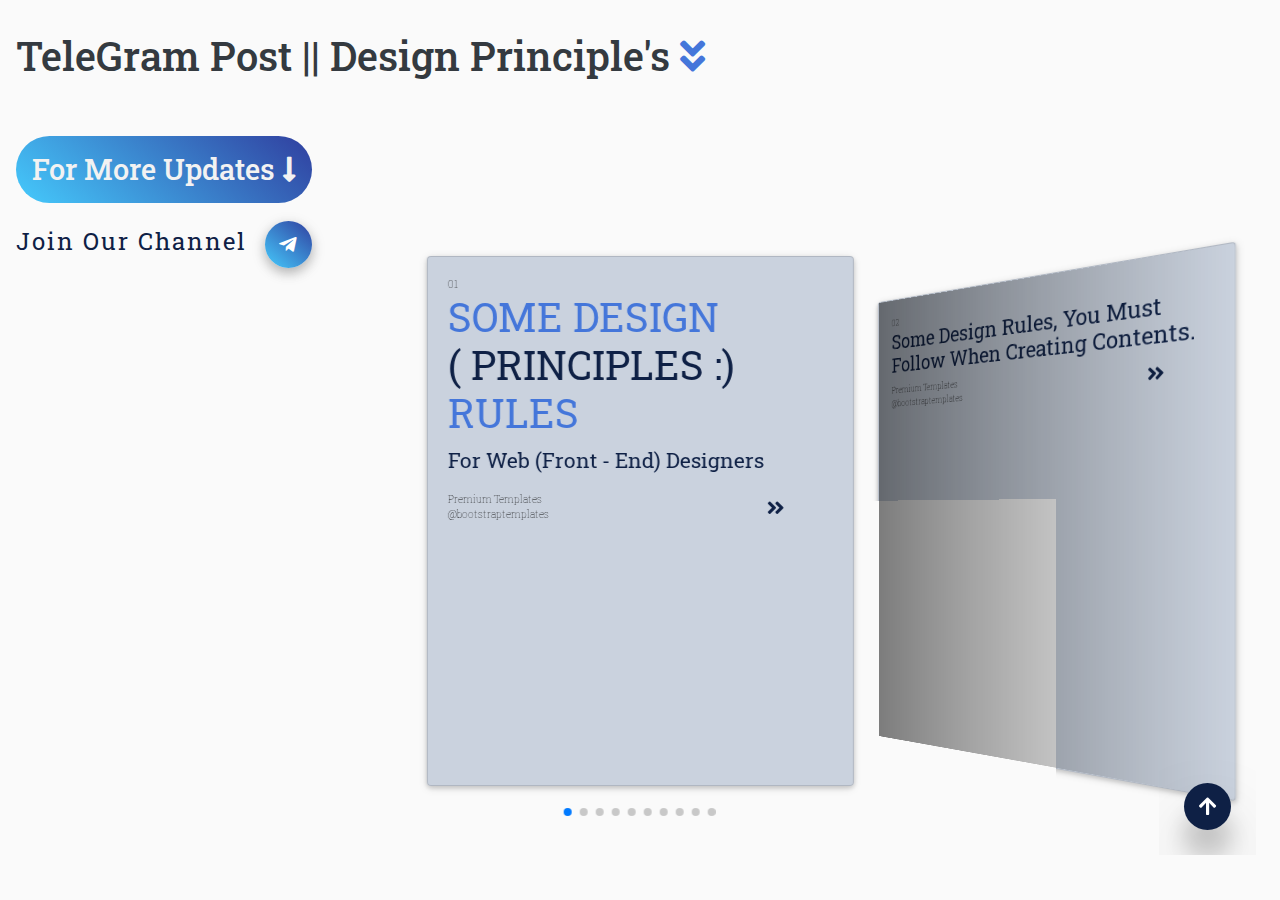
==== commit 15d77c1e: "Add files via upload" ====
--- a/index.html
+++ b/index.html
@@ -28,12 +28,11 @@
   </head>
 
   <body>
-    <div class="header_text d-flex p-3 mt-3" id="scroll_bottom_to_up">
-      <h1 class="text-dark">TeleGram Post || Design Principle's</h1>
-      &nbsp;&nbsp;&nbsp;&nbsp;
-      <h1 class="mt-5">
-        <span
-          ><i
+    <div class="header_text d-flex flex-row p-3 mt-3" id="scroll_bottom_to_up">
+      <h1 class="text-dark">
+        TeleGram Post || Design Principle's
+        <span>
+          <i
             class="fas fa-angle-double-down animated slideInDown slow infinite"
             style="color: #4476da"
           ></i
@@ -41,18 +40,41 @@
       </h1>
     </div>
 
-    <div class="join_to_channel p-3">
-      <h3 class="blue-gradient text-capitalize p-3 hoverable cursor join_channel" style="font-size: 1.8rem;border-radius: 50px; width: fit-content; color: #f2f2f2;">for more updates <span><i class="fas fa-long-arrow-alt-down animated slideInDown slow infinite"></i></span></h3>
-      <a href="https://t.me/bootstraptemplate" class="text-capitalize" style="font-size: 1.5rem; text-decoration: none; letter-spacing: 2px; color: #0e2045;">
+    <div class="join_to_channel p-3 mt-3">
+      <h3
+        class="blue-gradient text-capitalize p-3 hoverable cursor join_channel"
+        style="
+          font-size: 1.8rem;
+          border-radius: 50px;
+          width: fit-content;
+          color: #f2f2f2;
+        "
+      >
+        for more updates
+        <span
+          ><i
+            class="fas fa-long-arrow-alt-down animated slideInDown slow infinite"
+          ></i
+        ></span>
+      </h3>
+      <a
+        href="https://t.me/bootstraptemplate"
+        class="text-capitalize"
+        style="
+          font-size: 1.5rem;
+          text-decoration: none;
+          letter-spacing: 2px;
+          color: #0e2045;
+        "
+      >
         join our channel
         <span class="btn-floating blue-gradient rounded-circle hoverable"
           ><i class="fab fa-telegram-plane text-center"></i
         ></span>
       </a>
-      
     </div>
     <div class="row no-gutters">
-      <div class="col-lg-4 col-md-11 col-sm position_card">
+      <div class="col-lg-4 col-md col-sm position_card">
         <!-- Swiper -->
         <div class="swiper-container">
           <div class="swiper-wrapper">
@@ -63,13 +85,13 @@
               >
                 <span class="page_number">01</span>
                 <div class="contents">
-                  <h1 class="text-uppercase">
-                    some design <br /><span class="dark_blue"
+                  <h1 class="text-uppercase first_page_text">
+                   <span class="animated fadeInDown">some design</span>  <br /><span class="dark_blue animated fadeInDown slow"
                       >( principles :)</span
                     ><br />
-                    rules
+                   <span class="animated fadeInDown slow">rules</span> 
                   </h1>
-                  <p class="text-capitalize paragraph_text">
+                  <p class="text-capitalize paragraph_text animated fadeInUp">
                     for web (front - end) designers
                   </p>
                 </div>
@@ -95,9 +117,9 @@
               >
                 <span class="page_number">02</span>
                 <div class="contents">
-                  <h5 class="text-capitalize dark_blue">
+                  <h4 class="text-capitalize dark_blue two_and_nine_page wow animated flash">
                     some design rules, you must follow when creating contents.
-                  </h5>
+                  </h4>
                 </div>
                 <div class="font_awesome d-flex justify-content-between">
                   <p class="group_name">
@@ -116,22 +138,28 @@
             <!--card third page start-->
             <div class="card insta_square mt-2 swiper-slide">
               <div
-                class="card-body insta_square_body d-flex flex-column justify-content-around"
+                class="card-body insta_square_body d-flex flex-column justify-content-between"
               >
                 <span class="page_number mt-2">03</span>
                 <div class="contents mt-2">
-                  <h3 class="text-uppercase second_page_head">
+                  <h3
+                    class="text-uppercase second_page_head common_blue_page_head"
+                  >
                     01- whitespace
                   </h3>
                   <p class="text-capitalize paragraph_text">
                     use whitespace properly!
                   </p>
-                  <div class="row">
-                    <div class="col mt-2">
+                  <div class="row mt-4">
+                    <div class="col wow flash">
                       <div class="card shadow-lg mini_square">
                         <div class="card-body mini_square_body">
-                          <h6 class="text-uppercase">heading</h6>
-                          <p class="mini_square_text text-capitalize">
+                          <h6 class="text-uppercase inner_card_heading">
+                            heading
+                          </h6>
+                          <p
+                            class="mini_square_text text-capitalize inner_card_paragraph_text"
+                          >
                             this is the basic design rule you should never
                             break. don't forget to follow for more!
                           </p>
@@ -141,11 +169,17 @@
                         <span><i class="fas fa-check text-success"></i> </span>
                       </div>
                     </div>
-                    <div class="col mt-2">
+                    <div class="col wow flash">
                       <div class="card mini_square">
                         <div class="card-body p-0 mini_square_body">
-                          <h6 class="text-uppercase text-center">heading</h6>
-                          <p class="mini_square_text text-capitalize mt-4">
+                          <h6
+                            class="text-uppercase text-center inner_card_heading"
+                          >
+                            heading
+                          </h6>
+                          <p
+                            class="mini_square_text text-capitalize mt-4 inner_card_paragraph_text"
+                          >
                             this is the basic design rule you should never
                             break. don't forget to follow for more!
                           </p>
@@ -179,16 +213,24 @@
               >
                 <span class="page_number mt-2">04</span>
                 <div class="contents mt-2">
-                  <h3 class="text-uppercase second_page_head">02- contrast</h3>
+                  <h3
+                    class="text-uppercase second_page_head common_blue_page_head"
+                  >
+                    02- contrast
+                  </h3>
                   <p class="text-capitalize paragraph_text">
                     always aim for text contrast.
                   </p>
-                  <div class="row">
-                    <div class="col mt-2">
+                  <div class="row mt-4">
+                    <div class="col">
                       <div class="card shadow-lg mini_square">
                         <div class="card-body mini_square_body">
-                          <h6 class="text-uppercase">heading</h6>
-                          <p class="mini_square_text text-capitalize">
+                          <h6 class="text-uppercase inner_card_heading">
+                            heading
+                          </h6>
+                          <p
+                            class="mini_square_text text-capitalize inner_card_paragraph_text"
+                          >
                             this is the basic design rule you should never
                             break. don't forget to follow for more!
                           </p>
@@ -198,14 +240,18 @@
                         <span><i class="fas fa-check text-success"></i> </span>
                       </div>
                     </div>
-                    <div class="col mt-2">
+                    <div class="col">
                       <div class="card mini_square">
                         <div
                           class="card-body mini_square_body"
                           style="opacity: 0.5"
                         >
-                          <h6 class="text-uppercase">heading</h6>
-                          <p class="mini_square_text text-capitalize">
+                          <h6 class="text-uppercase inner_card_heading">
+                            heading
+                          </h6>
+                          <p
+                            class="mini_square_text text-capitalize inner_card_paragraph_text"
+                          >
                             this is the basic design rule you should never
                             break. don't forget to follow for more!
                           </p>
@@ -239,18 +285,24 @@
               >
                 <span class="page_number mt-2">05</span>
                 <div class="contents mt-2">
-                  <h3 class="text-uppercase second_page_head">
+                  <h3
+                    class="text-uppercase second_page_head common_blue_page_head"
+                  >
                     03- typography
                   </h3>
                   <p class="text-capitalize paragraph_text">
                     never use more than 2 fonts.
                   </p>
-                  <div class="row">
-                    <div class="col mt-2">
+                  <div class="row mt-4">
+                    <div class="col">
                       <div class="card shadow-lg mini_square">
                         <div class="card-body mini_square_body">
-                          <h6 class="text-uppercase">heading</h6>
-                          <p class="mini_square_text text-capitalize">
+                          <h6 class="text-uppercase inner_card_heading">
+                            heading
+                          </h6>
+                          <p
+                            class="mini_square_text text-capitalize inner_card_paragraph_text"
+                          >
                             this is the basic design rule you should never
                             break. don't forget to follow for more!
                           </p>
@@ -260,11 +312,15 @@
                         <span><i class="fas fa-check text-success"></i> </span>
                       </div>
                     </div>
-                    <div class="col mt-2">
+                    <div class="col">
                       <div class="card mini_square">
                         <div class="card-body mini_square_body">
-                          <h6 class="text-uppercase">heading</h6>
-                          <p class="mini_square_text text-capitalize">
+                          <h6 class="text-uppercase inner_card_heading">
+                            heading
+                          </h6>
+                          <p
+                            class="mini_square_text text-capitalize inner_card_paragraph_text"
+                          >
                             this is the basic
                             <span
                               style="
@@ -316,18 +372,24 @@
               >
                 <span class="page_number mt-2">06</span>
                 <div class="contents mt-2">
-                  <h3 class="text-uppercase second_page_head">
+                  <h3
+                    class="text-uppercase second_page_head common_blue_page_head"
+                  >
                     04- text alignment
                   </h3>
                   <p class="text-capitalize paragraph_text">
                     avoid text aligning to the center.
                   </p>
-                  <div class="row">
-                    <div class="col mt-2">
+                  <div class="row mt-4">
+                    <div class="col">
                       <div class="card shadow-lg mini_square">
                         <div class="card-body mini_square_body">
-                          <h6 class="text-uppercase">heading</h6>
-                          <p class="mini_square_text text-capitalize">
+                          <h6 class="text-uppercase inner_card_heading">
+                            heading
+                          </h6>
+                          <p
+                            class="mini_square_text text-capitalize inner_card_paragraph_text"
+                          >
                             this is the basic design rule you should never
                             break. don't forget to follow for more!
                           </p>
@@ -337,12 +399,14 @@
                         <span><i class="fas fa-check text-success"></i> </span>
                       </div>
                     </div>
-                    <div class="col mt-2">
+                    <div class="col">
                       <div class="card mini_square">
                         <div class="card-body mini_square_body">
-                          <h6 class="text-uppercase">heading</h6>
-                          <p
-                            class="mini_square_text text-capitalize text-center"
+                          <h6 class="text-uppercase inner_card_heading">
+                            heading
+                          </h6>
+                          <p
+                            class="mini_square_text text-capitalize text-center inner_card_paragraph_text"
                           >
                             this is the basic design rule you should never
                             break. don't forget to follow for more!
@@ -377,18 +441,24 @@
               >
                 <span class="page_number mt-2">07</span>
                 <div class="contents mt-2">
-                  <h3 class="text-uppercase second_page_head">
+                  <h3
+                    class="text-uppercase second_page_head common_blue_page_head"
+                  >
                     05- highlights
                   </h3>
                   <p class="text-capitalize paragraph_text">
                     highlights helps you create emphasis.
                   </p>
-                  <div class="row">
-                    <div class="col mt-2">
+                  <div class="row mt-4">
+                    <div class="col">
                       <div class="card shadow-lg mini_square">
                         <div class="card-body mini_square_body">
-                          <h6 class="text-uppercase">heading</h6>
-                          <p class="mini_square_text text-capitalize">
+                          <h6 class="text-uppercase inner_card_heading">
+                            heading
+                          </h6>
+                          <p
+                            class="mini_square_text text-capitalize inner_card_paragraph_text"
+                          >
                             this is the basic design rule you should never
                             break. don't forget to follow for more!
                           </p>
@@ -398,11 +468,17 @@
                         <span><i class="fas fa-check text-success"></i> </span>
                       </div>
                     </div>
-                    <div class="col mt-2">
+                    <div class="col">
                       <div class="card mini_square">
                         <div class="card-body mini_square_body">
-                          <p class="text-uppercase mini_square_text">heading</p>
-                          <p class="mini_square_text text-capitalize">
+                          <p
+                            class="text-uppercase mini_square_text inner_card_heading"
+                          >
+                            heading
+                          </p>
+                          <p
+                            class="mini_square_text text-capitalize inner_card_paragraph_text"
+                          >
                             this is the basic design rule you should never
                             break. don't forget to follow for more!
                           </p>
@@ -435,16 +511,24 @@
               >
                 <span class="page_number mt-2">08</span>
                 <div class="contents mt-2">
-                  <h3 class="text-uppercase second_page_head">06- text size</h3>
+                  <h3
+                    class="text-uppercase second_page_head common_blue_page_head"
+                  >
+                    06- text size
+                  </h3>
                   <p class="text-capitalize paragraph_text">
                     make your text easy to read.
                   </p>
-                  <div class="row">
-                    <div class="col mt-2">
+                  <div class="row mt-4">
+                    <div class="col">
                       <div class="card shadow-lg mini_square">
                         <div class="card-body mini_square_body">
-                          <h6 class="text-uppercase">heading</h6>
-                          <p class="mini_square_text text-capitalize">
+                          <h6 class="text-uppercase inner_card_heading">
+                            heading
+                          </h6>
+                          <p
+                            class="mini_square_text text-capitalize inner_card_paragraph_text"
+                          >
                             this is the basic design rule you should never
                             break. don't forget to follow for more!
                           </p>
@@ -454,12 +538,14 @@
                         <span><i class="fas fa-check text-success"></i> </span>
                       </div>
                     </div>
-                    <div class="col mt-2">
+                    <div class="col">
                       <div class="card mini_square">
                         <div class="card-body mini_square_body">
-                          <h6 class="text-uppercase">heading</h6>
-                          <p
-                            class="mini_square_text text-capitalize"
+                          <h6 class="text-uppercase inner_card_heading">
+                            heading
+                          </h6>
+                          <p
+                            class="mini_square_text text-capitalize inner_card_paragraph_text"
                             style="font-size: 0.6rem"
                           >
                             this is the basic design rule you should never
@@ -494,10 +580,10 @@
               >
                 <span class="page_number">09</span>
                 <div class="contents">
-                  <h5 class="text-capitalize dark_blue">
+                  <h4 class="text-capitalize dark_blue two_and_nine_page">
                     just follow this design rules to improve your design much
                     <strong>better :) </strong>nd<strong> quality!</strong>
-                  </h5>
+                  </h4>
                 </div>
                 <div class="font_awesome d-flex justify-content-between">
                   <p class="group_name">
@@ -523,29 +609,38 @@
                 </p>
 
                 <div class="contents mt-5">
-                  <h1 class="text-uppercase">
+                  <h1 class="text-uppercase first_page_text">
                     <span class="dark_blue">do you</span><br />
                     like this?
                   </h1>
                   <p
-                    class="text-capitalize"
-                    style="color: rgba(0, 0, 0, 0.644); font-size: 0.9rem"
+                    class="text-capitalize comments_text"
+                    style="color: rgba(0, 0, 0, 0.644)"
                   >
                     give comments below
                   </p>
 
                   <i
-                    class="fas fa-long-arrow-alt-down"
+                    class="fas fa-long-arrow-alt-down comments_arrow"
                     style="opacity: 0.5; color: #000"
                   ></i>
                 </div>
                 <div class="icons d-flex justify-content-between">
                   <div class="coments_and_share">
-                    <i class="fas fa-comment mr-2" style="color: #0e2045"></i>
-                    <i class="fas fa-share" style="color: #0e2045"></i>
+                    <i
+                      class="fas fa-comment mr-2 comments_arrow"
+                      style="color: #0e2045"
+                    ></i>
+                    <i
+                      class="fas fa-share ml-2 comments_arrow"
+                      style="color: #0e2045"
+                    ></i>
                   </div>
                   <div class="subscribe">
-                    <i class="fab fa-telegram mr-2" style="color: #0e2045"></i>
+                    <i
+                      class="fab fa-telegram mr-5 comments_arrow"
+                      style="color: #0e2045"
+                    ></i>
                   </div>
                 </div>
               </div>
@@ -571,6 +666,7 @@
         <i class="fas fa-arrow-up"></i>
       </a>
     </div>
+
     <!-- Swiper JS -->
     <script src="https://unpkg.com/swiper/swiper-bundle.min.js"></script>
 
--- a/css/style.css
+++ b/css/style.css
@@ -11,33 +11,78 @@
   position: absolute;
   top: 50%;
   left: 50%;
-  transform: translate(-50%,-40%);
+  transform: translate(-50%, -40%);
 }
 @media screen and (max-width: 1200px) {
   div .position_card {
     top: 50%;
     left: 50%;
-    transform: translate(-50%,-50%);
+    transform: translate(-50%, -40%);
   }
-  h3 .join_channel {
-    width: unset;
+  div h1 {
+    font-size: 4rem;
+    font-weight: bolder;
   }
- 
+  div .first_page_text {
+    font-size: 4.5rem;
+    font-weight: bolder !important;
+  }
+  div .blue_gradient {
+    width: 100vw;
+  }
+  div .swiper-container {
+    height: 55vh;
+  }
+  div .inner_card_heading {
+    font-size: 2.5rem;
+  }
+  div .inner_card_paragraph_text {
+    font-size: 1.5rem;
+  }
+  div .mini_square {
+    height: 13rem;
+  }
+
+  div .common_blue_page_head {
+    font-size: 4rem;
+    font-weight: bolder !important;
+  }
+  div .paragraph_text {
+    font-size: 2rem;
+    font-weight: 600 !important;
+  }
+
+  div .two_and_nine_page {
+    font-size: 3rem;
+    font-weight: bold !important;
+  }
+  div .group_name,
+  div .page_number,
+  div .comments_text {
+    font-size: 1.5rem;
+  }
+  div .comments_text {
+    color: red;
+  }
+  div .fa-angle-double-right,
+  div .comments_arrow {
+    font-size: 3rem;
+  }
 }
 .insta_square {
   /* width: 20vw;
   height: 20vw; */
   background-color: #bac4d4c0;
-  position: relative;
+  /* position: relative; */
   /* width: 100%; */
-  padding-top: 100%;
+  /* padding-top: 100%; */
 }
 .insta_square_body {
-  position: absolute;
+  /* position: absolute;
   top: 0;
   left: 0;
   bottom: 0;
-  right: 0;
+  right: 0; */
   font-size: 20px;
   color: #4476da;
 }
@@ -69,20 +114,22 @@
 }
 .mini_square_text {
   font-size: 0.8rem;
-  font-weight: 300;
+  font-weight: 400;
 }
-/* .swiper-container {
-   width: 100%; 
-   padding-top: 50px;
-  padding-bottom: 50px; 
-} */
+.swiper-container {
+  position: relative;
+  width: 100%;
+  height: 70vh;
+  padding-top: 50px;
+  padding-bottom: 50px;
+}
 
-/* .swiper-slide {
+.swiper-slide {
   background-position: center;
   background-size: cover;
-  width: 100%;
+  width: 300px;
   height: 300px;
-} */
+}
 /* 
 <style>
     .container {
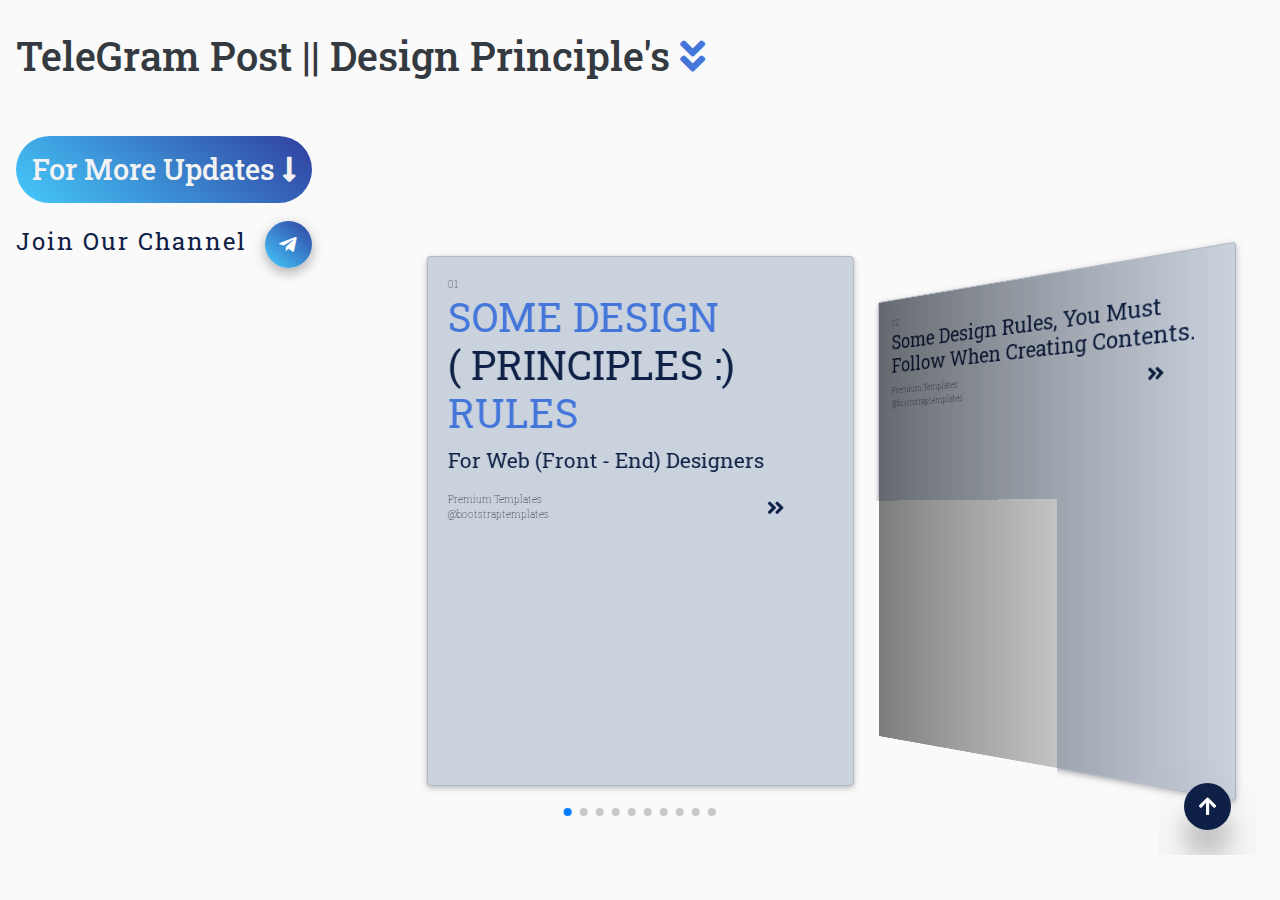
==== commit 1ea7c430: "Update index.html" ====
--- a/index.html
+++ b/index.html
@@ -684,8 +684,13 @@
           modifier: 1,
           slideShadows: true,
         },
+       autoplay: {
+        delay: 2500,
+        disableOnInteraction: true,
+      },
         pagination: {
           el: ".swiper-pagination",
+          clickable: true,
         },
       });
     </script>
